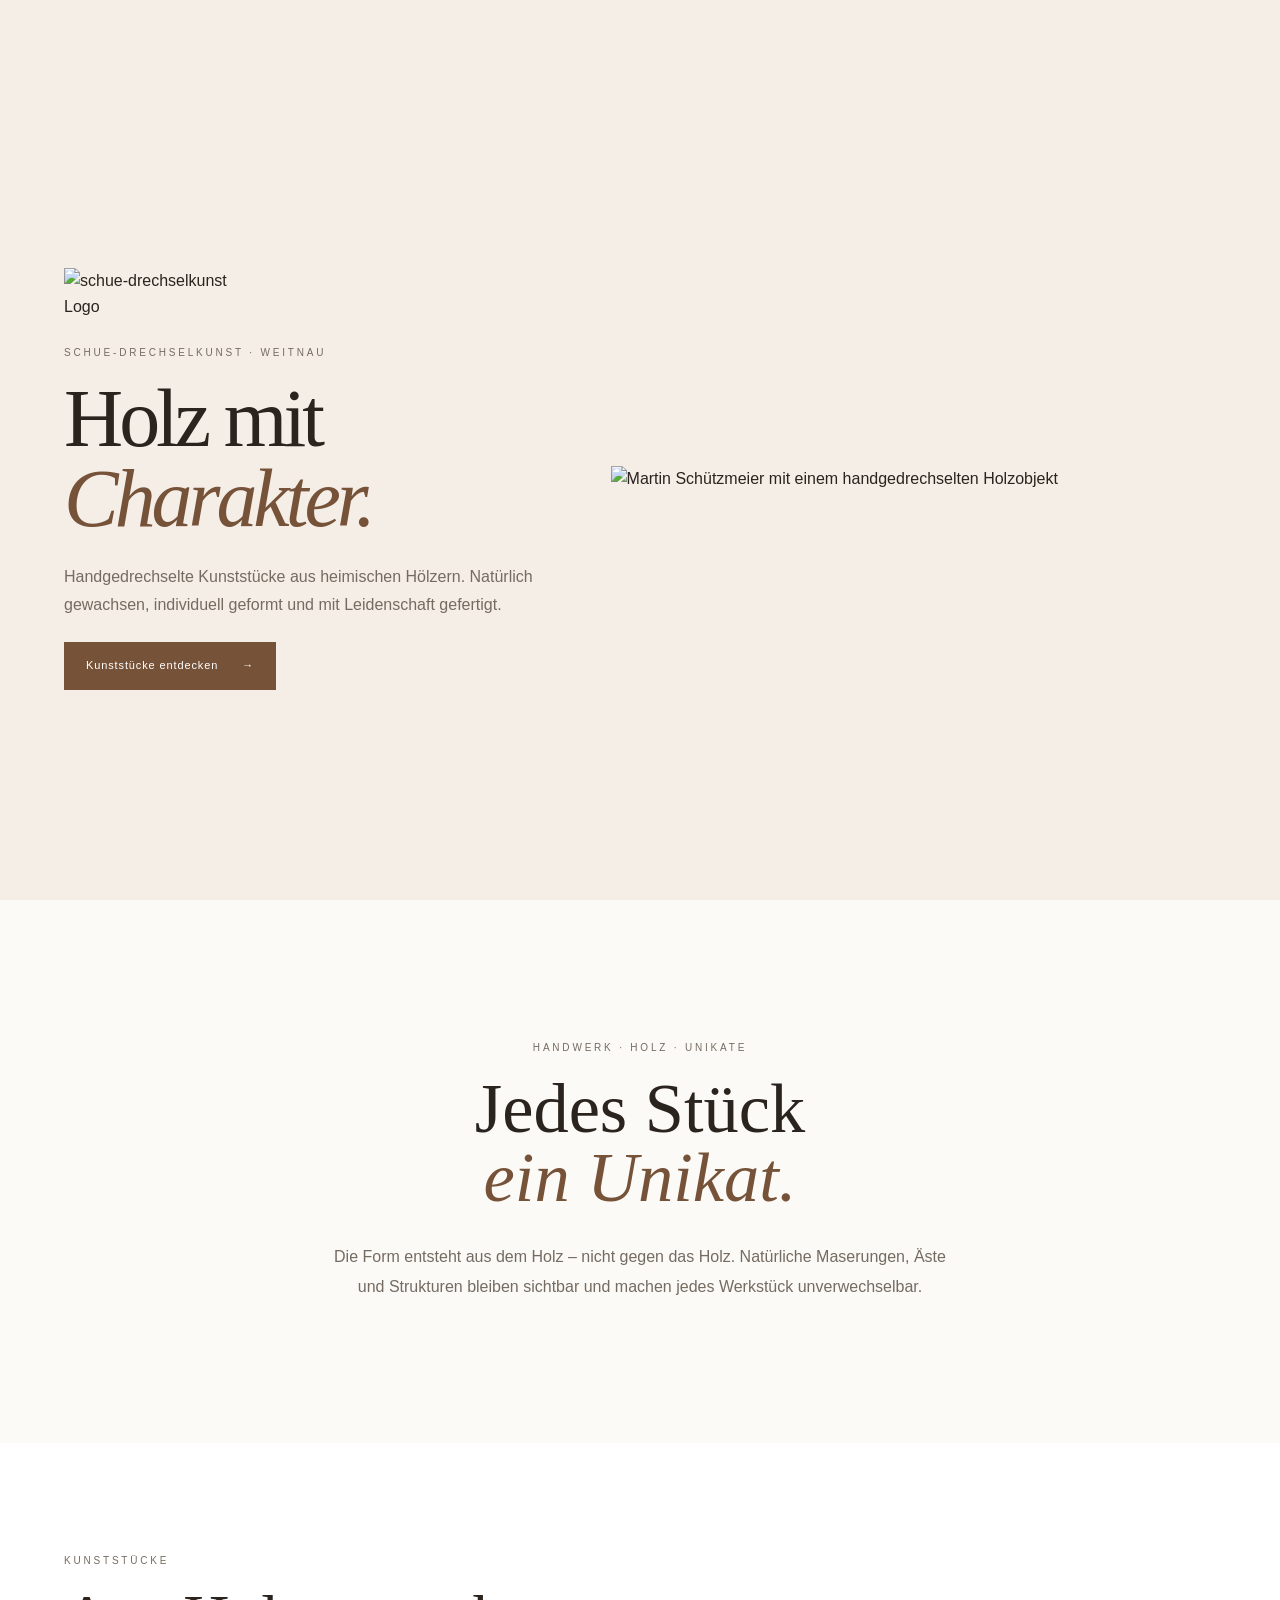
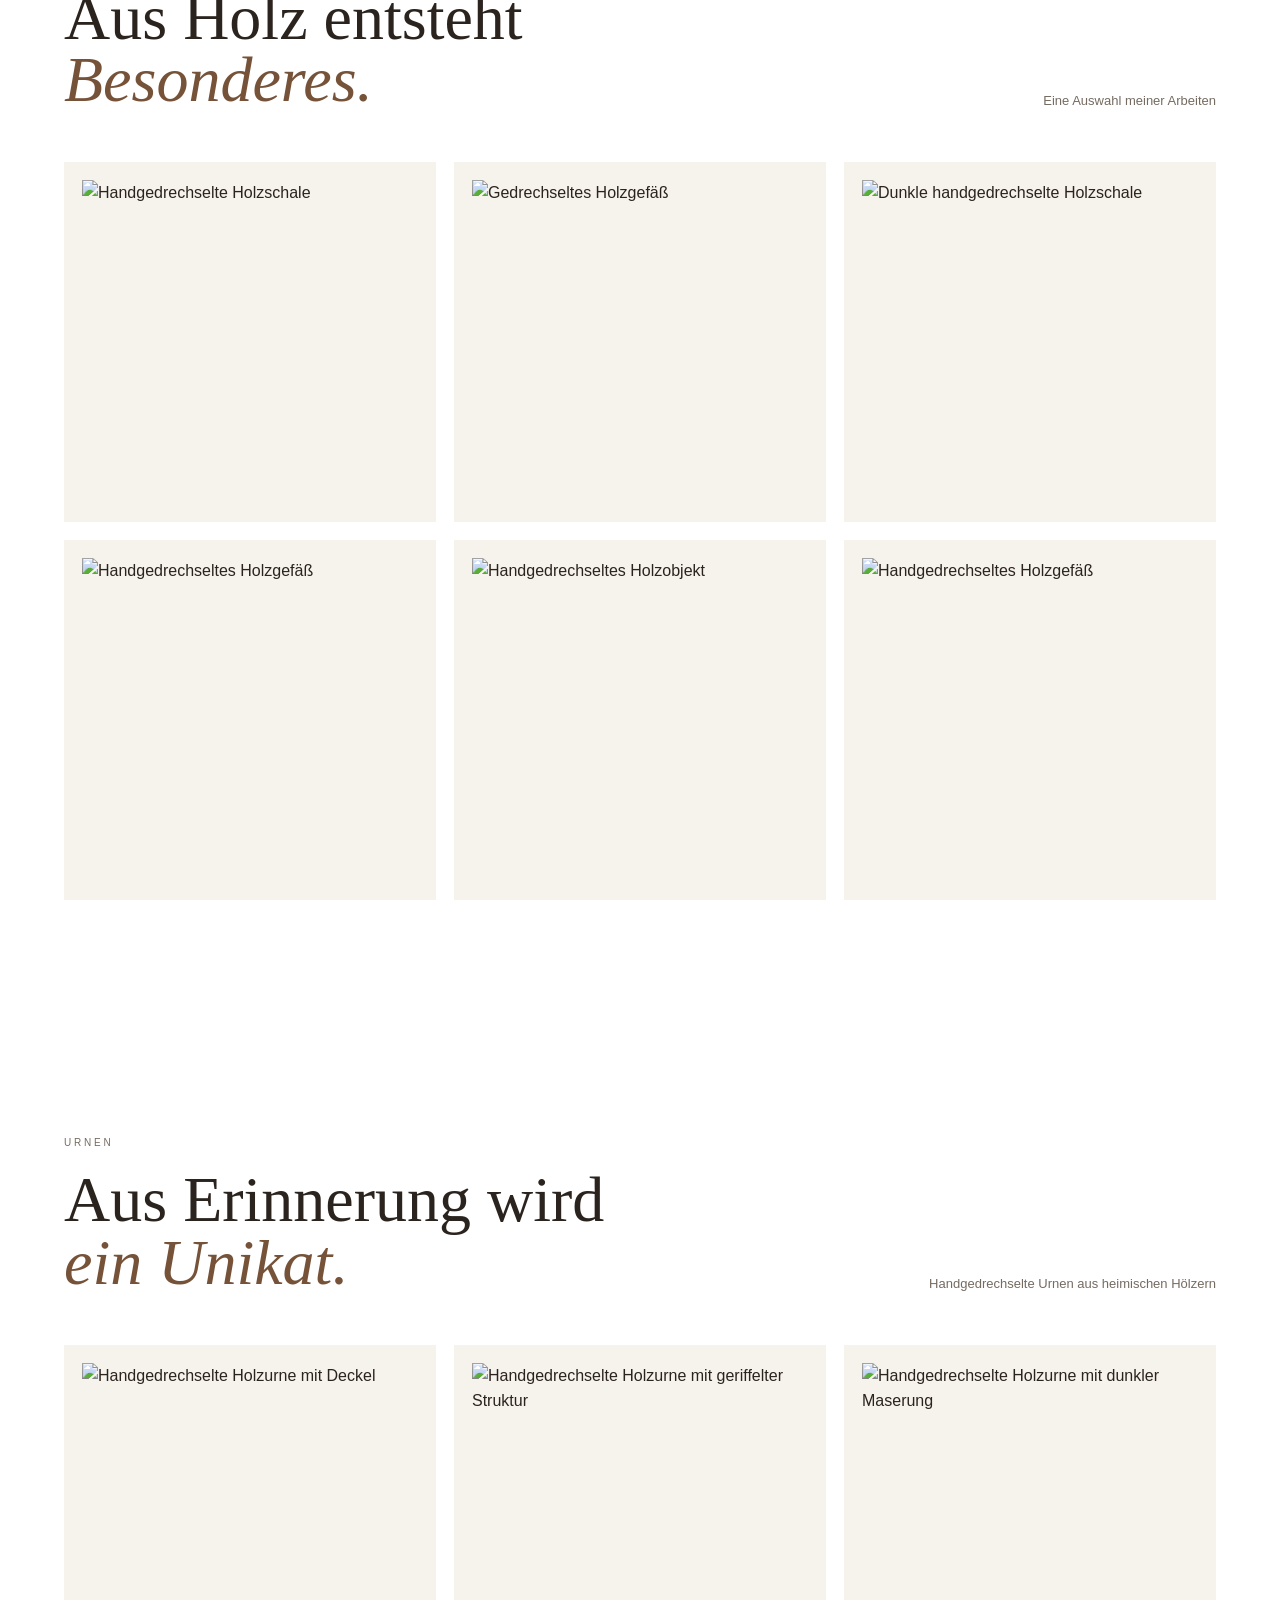
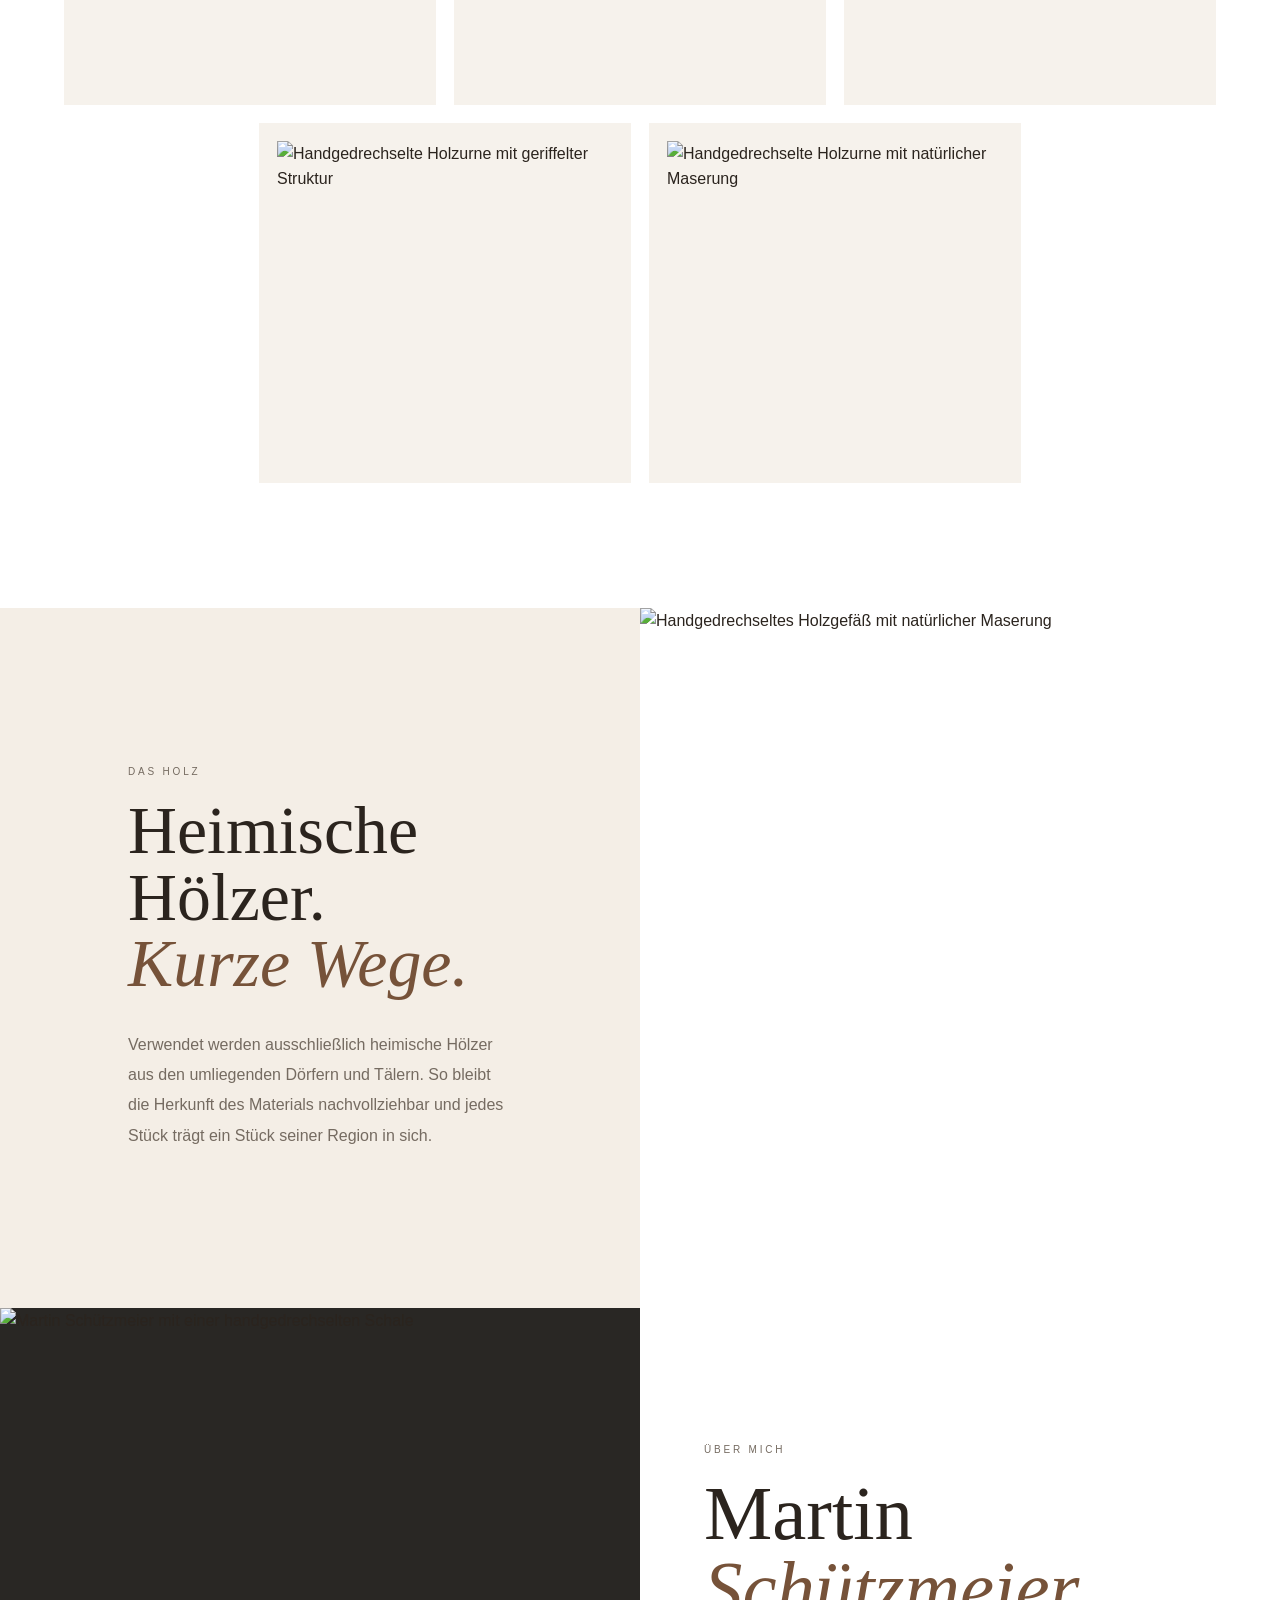
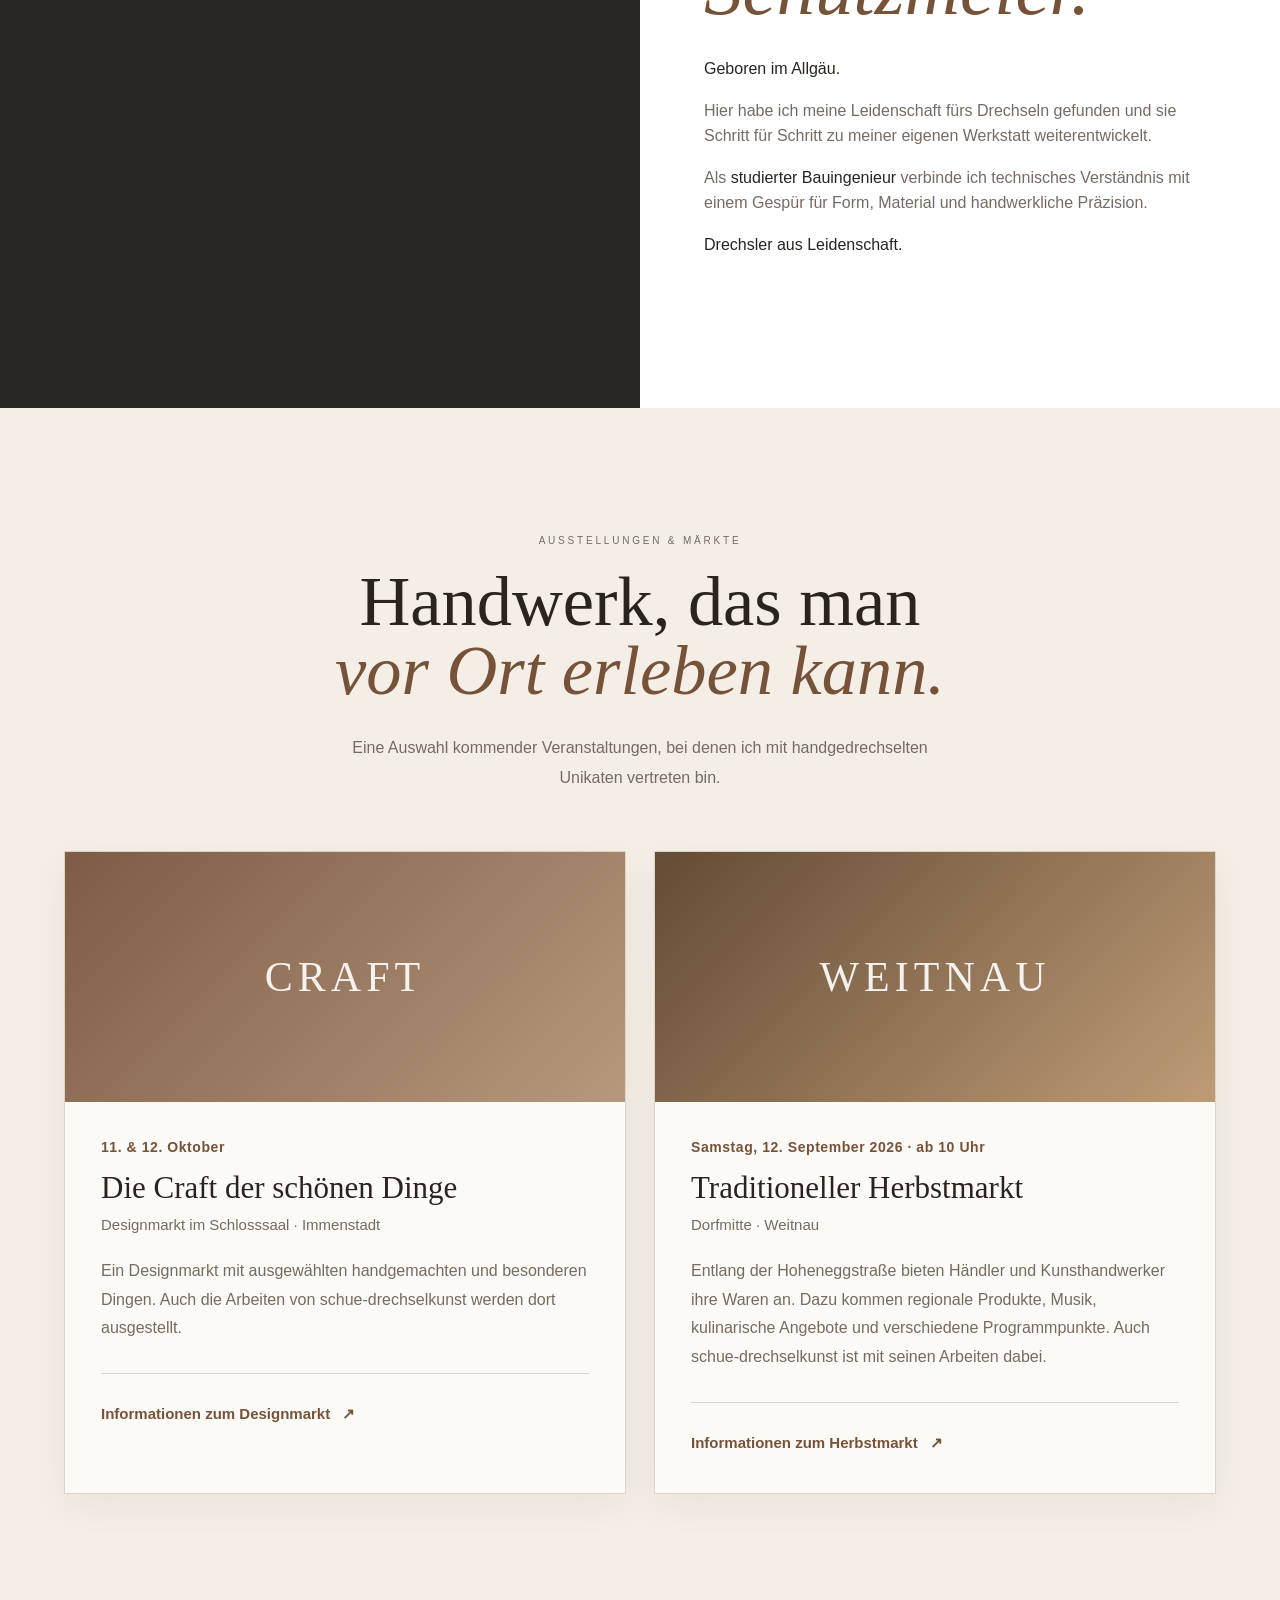
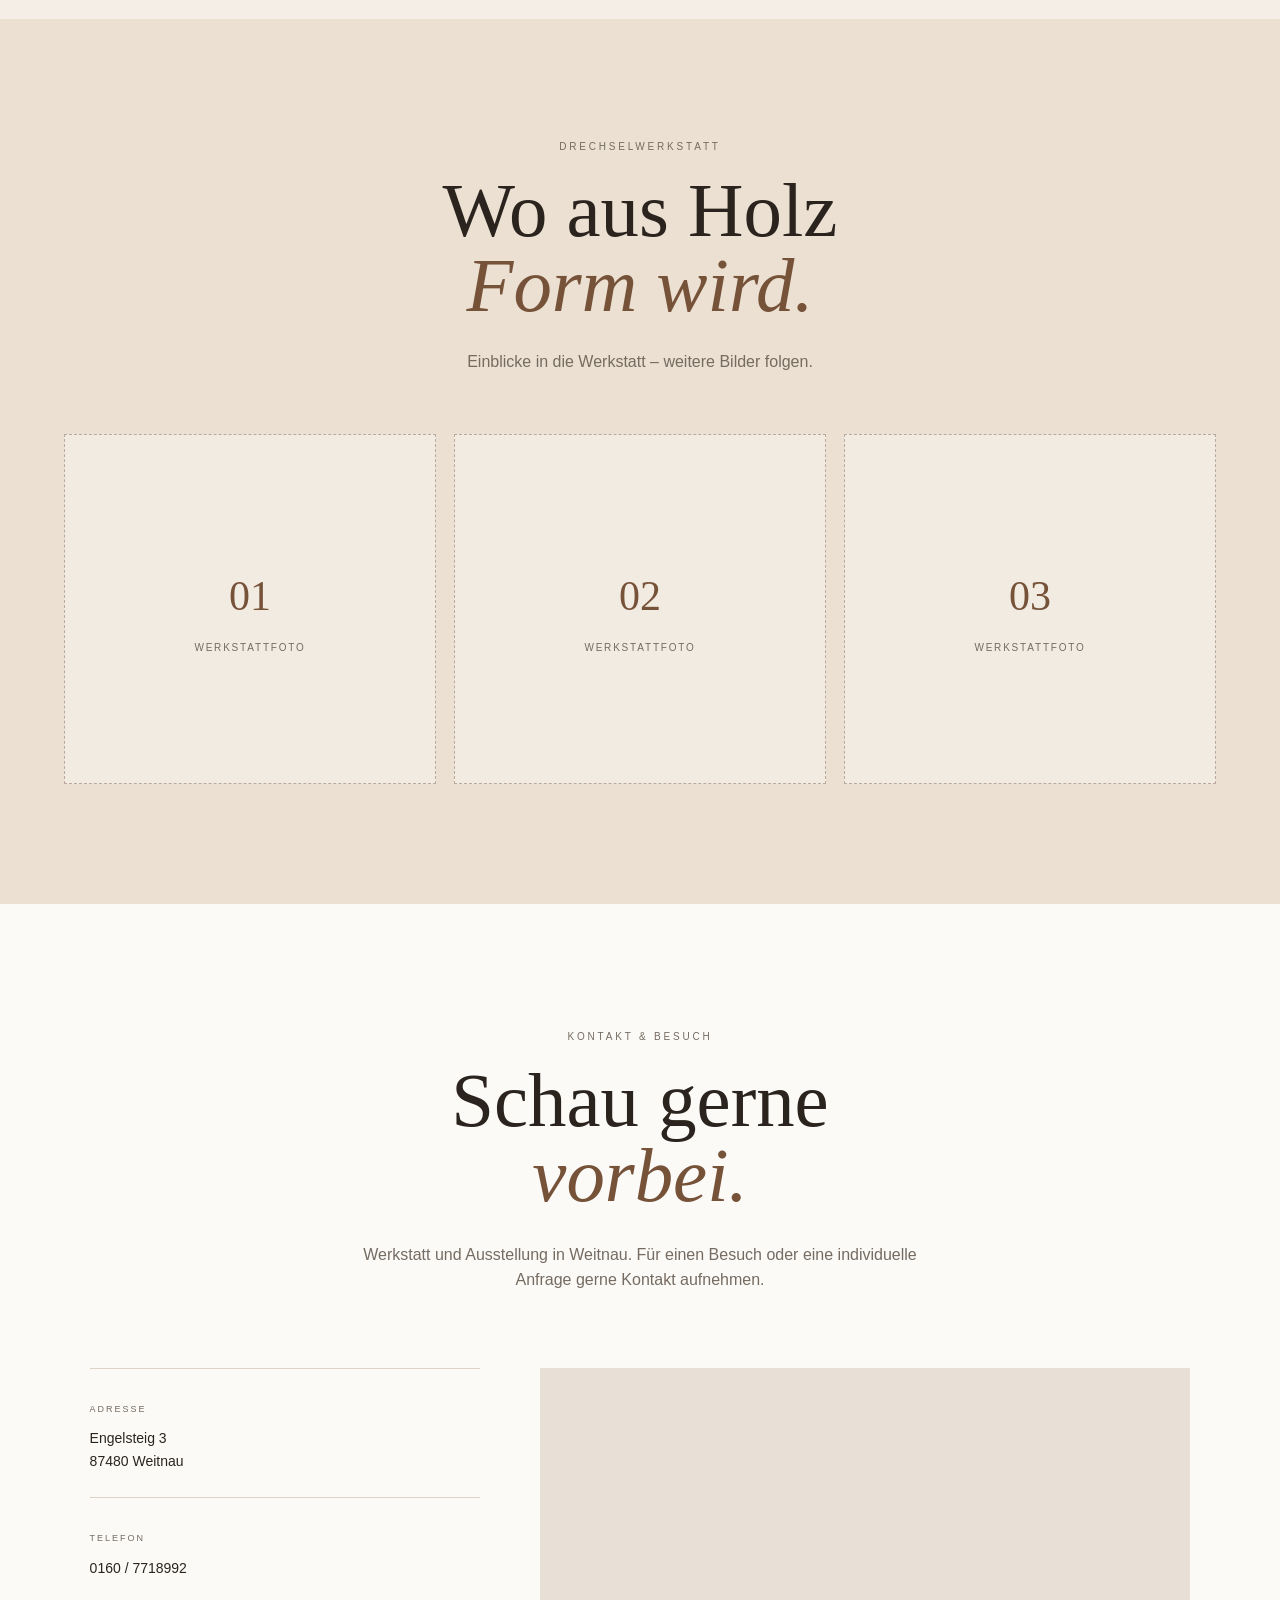
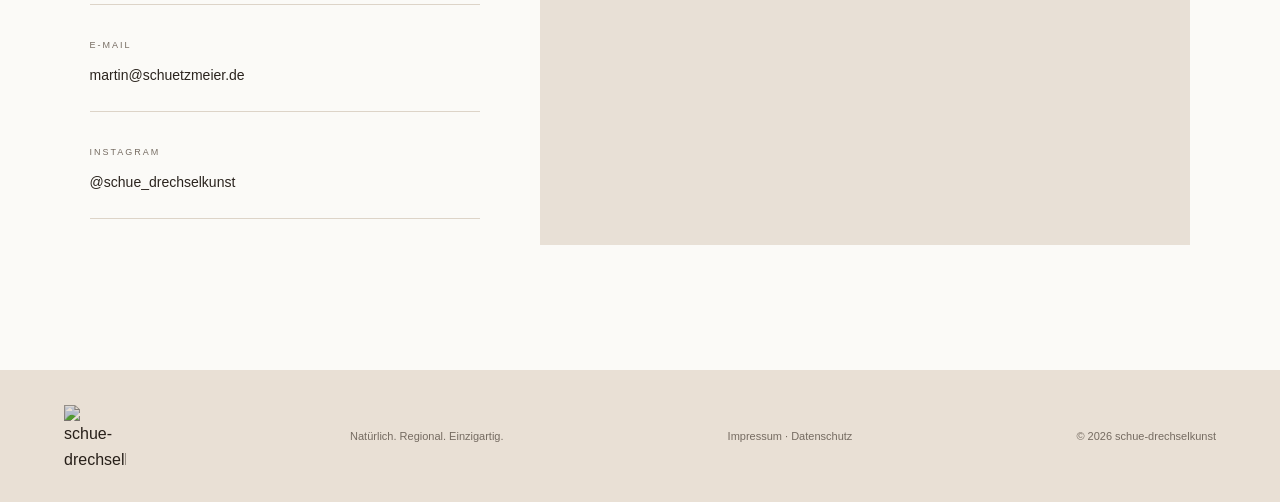
==== index.html @ da82473e "Add files via upload" ====
<!DOCTYPE html>
<html lang="de">
<head>
  <meta charset="UTF-8">
  <meta name="viewport" content="width=device-width, initial-scale=1.0">
  <meta name="description" content="schue-drechselkunst – handgedrechselte Unikate aus heimischen Hölzern in Weitnau.">
  <title>schue-drechselkunst</title>
  <link rel="stylesheet" href="style.css">
</head>

<body>

<header class="site-header">
  <nav>
    <a href="#start">Startseite</a>
    <a href="#arbeiten">Kunststücke</a>
    <a href="#urnen">Urnen</a>
    <a href="#hoelzer">Hölzer</a>
    <a href="#ueber-mich">Über mich</a>
    <a href="#werkstatt">Drechselwerkstatt</a>
    <a href="#maerkte">Märkte</a>
    <a href="#kontakt">Kontakt</a>
  </nav>

  <a class="nav-button" href="#kontakt">Besuchen</a>
</header>


<main>

  <!-- HERO -->
  <section class="hero" id="start">

    <div class="hero-copy">
      <div class="hero-logo">
        <img src="images/logo.png" alt="schue-drechselkunst Logo">
      </div>

      <p class="eyebrow">schue-drechselkunst · Weitnau</p>

      <h1>
        Holz mit<br>
        <em>Charakter.</em>
      </h1>

      <p class="hero-text">
        Handgedrechselte Kunststücke aus heimischen Hölzern.
        Natürlich gewachsen, individuell geformt und mit Leidenschaft gefertigt.
      </p>

      <a class="button" href="#arbeiten">
        Kunststücke entdecken <span>→</span>
      </a>
    </div>

    <!-- Dunkelblaues Hemd: werk-2.jpeg -->
    <div class="hero-art">
      <img src="images/werk-2.jpeg"
           alt="Martin Schützmeier mit einem handgedrechselten Holzobjekt">
    </div>

  </section>


  <!-- INTRO -->
  <section class="intro">

    <p class="eyebrow">Handwerk · Holz · Unikate</p>

    <h2>
      Jedes Stück<br>
      <em>ein Unikat.</em>
    </h2>

    <p>
      Die Form entsteht aus dem Holz – nicht gegen das Holz.
      Natürliche Maserungen, Äste und Strukturen bleiben sichtbar
      und machen jedes Werkstück unverwechselbar.
    </p>

  </section>


  <!-- KUNSTSTÜCKE -->
  <section class="works" id="arbeiten">

    <div class="section-title">
      <div>
        <p class="eyebrow">Kunststücke</p>
        <h2>
          Aus Holz entsteht<br>
          <em>Besonderes.</em>
        </h2>
      </div>

      <p class="section-note">Eine Auswahl meiner Arbeiten</p>
    </div>


    <div class="art-grid">

      <article class="art-card">
        <img src="images/werk-4.jpeg" alt="Handgedrechselte Holzschale">
      </article>

      <article class="art-card">
        <img src="images/werk-5.jpeg" alt="Gedrechseltes Holzgefäß">
      </article>

      <article class="art-card">
        <img src="images/werk-6.jpeg" alt="Dunkle handgedrechselte Holzschale">
      </article>

      <article class="art-card">
        <img src="images/werk-7.jpeg" alt="Handgedrechseltes Holzgefäß">
      </article>

      <article class="art-card">
        <img src="images/werk-8.jpeg" alt="Handgedrechseltes Holzobjekt">
      </article>

      <article class="art-card">
        <img src="images/werk-9.jpeg" alt="Handgedrechseltes Holzgefäß">
      </article>

    </div>

  </section>


  <!-- URNEN -->
  <section class="works" id="urnen">

    <div class="section-title">
      <div>
        <p class="eyebrow">Urnen</p>
        <h2>
          Aus Erinnerung wird<br>
          <em>ein Unikat.</em>
        </h2>
      </div>

      <p class="section-note">Handgedrechselte Urnen aus heimischen Hölzern</p>
    </div>


    <div class="art-grid urn-grid">

      <article class="art-card urn-card">
        <img src="images/ChatGPT Image 15. Sept. 2026, 19_29_52.png" alt="Handgedrechselte Holzurne mit Deckel">
      </article>

      <article class="art-card urn-card">
        <img src="images/ChatGPT Image 15. Sept. 2026, 19_28_31.png" alt="Handgedrechselte Holzurne mit geriffelter Struktur">
      </article>

      <article class="art-card urn-card">
        <img src="images/urne-3.png" alt="Handgedrechselte Holzurne mit dunkler Maserung">
      </article>

      <article class="art-card urn-card">
        <img src="images/urne-4.png" alt="Handgedrechselte Holzurne mit geriffelter Struktur">
      </article>

      <article class="art-card urn-card">
        <img src="images/urne-5.png" alt="Handgedrechselte Holzurne mit natürlicher Maserung">
      </article>

    </div>

  </section>


  <!-- HÖLZER -->
  <section class="wood-section" id="hoelzer">

    <div class="wood-copy">
      <p class="eyebrow">Das Holz</p>

      <h2>
        Heimische Hölzer.<br>
        <em>Kurze Wege.</em>
      </h2>

      <p>
        Verwendet werden ausschließlich heimische Hölzer aus den
        umliegenden Dörfern und Tälern. So bleibt die Herkunft des
        Materials nachvollziehbar und jedes Stück trägt ein Stück
        seiner Region in sich.
      </p>
    </div>

    <div class="wood-art">
      <img src="images/werk-5.jpeg"
           alt="Handgedrechseltes Holzgefäß mit natürlicher Maserung">
    </div>

  </section>


  <!-- ÜBER MICH -->
  <section class="about" id="ueber-mich">

    <div class="about-photo">
      <img src="images/werk-3.jpeg"
           alt="Martin Schützmeier mit einer handgedrechselten Schale">
    </div>

    <div class="about-copy">
      <p class="eyebrow">Über mich</p>

      <h2>
        Martin<br>
        <em>Schützmeier.</em>
      </h2>

      <div class="about-text">
        <p><strong>Geboren im Allgäu.</strong></p>

        <p>
          Hier habe ich meine Leidenschaft fürs Drechseln gefunden
          und sie Schritt für Schritt zu meiner eigenen Werkstatt
          weiterentwickelt.
        </p>

        <p>
          Als <strong>studierter Bauingenieur</strong> verbinde ich
          technisches Verständnis mit einem Gespür für Form,
          Material und handwerkliche Präzision.
        </p>

        <p><strong>Drechsler aus Leidenschaft.</strong></p>
      </div>
    </div>

  </section>



  <!-- MÄRKTE -->
  <section class="markets" id="maerkte">

    <div class="markets-heading">
      <p class="eyebrow">Ausstellungen &amp; Märkte</p>
      <h2>
        Handwerk, das man<br>
        <em>vor Ort erleben kann.</em>
      </h2>
      <p>
        Eine Auswahl kommender Veranstaltungen, bei denen ich
        mit handgedrechselten Unikaten vertreten bin.
      </p>
    </div>

    <div class="market-grid">

      <article class="market-card">
        <div class="market-card-image market-image-craft">
          <span>CRAFT</span>
        </div>
        <div class="market-card-content">
          <p class="market-date">11. &amp; 12. Oktober</p>
          <h3>Die Craft der schönen Dinge</h3>
          <p class="market-location">Designmarkt im Schlosssaal · Immenstadt</p>
          <p>
            Ein Designmarkt mit ausgewählten handgemachten und
            besonderen Dingen. Auch die Arbeiten von
            schue-drechselkunst werden dort ausgestellt.
          </p>
          <a class="market-link"
             href="https://giggle.tips/de/experience/becd4a8a-f586-4223-9c9e-c6fd0e15818d/die-craft-der-schoenen-dinge---designmarkt-im-schlosssaal"
             target="_blank" rel="noopener">
            Informationen zum Designmarkt <span>↗</span>
          </a>
        </div>
      </article>

      <article class="market-card">
        <div class="market-card-image market-image-autumn">
          <span>WEITNAU</span>
        </div>
        <div class="market-card-content">
          <p class="market-date">Samstag, 12. September 2026 · ab 10 Uhr</p>
          <h3>Traditioneller Herbstmarkt</h3>
          <p class="market-location">Dorfmitte · Weitnau</p>
          <p>
            Entlang der Hoheneggstraße bieten Händler und Kunsthandwerker
            ihre Waren an. Dazu kommen regionale Produkte, Musik,
            kulinarische Angebote und verschiedene Programmpunkte.
            Auch schue-drechselkunst ist mit seinen Arbeiten dabei.
          </p>
          <a class="market-link"
             href="https://www.weitnau.de/news/aktuelles/2026/09/traditioneller-herbstmarkt-in-weitnau"
             target="_blank" rel="noopener">
            Informationen zum Herbstmarkt <span>↗</span>
          </a>
        </div>
      </article>

    </div>

  </section>

  <!-- DRECHSELWERKSTATT -->
  <section class="workshop" id="werkstatt">

    <div class="workshop-heading">
      <p class="eyebrow">Drechselwerkstatt</p>

      <h2>
        Wo aus Holz<br>
        <em>Form wird.</em>
      </h2>

      <p>
        Einblicke in die Werkstatt – weitere Bilder folgen.
      </p>
    </div>

    <div class="workshop-grid">

      <div class="workshop-placeholder">
        <span>01</span>
        <p>Werkstattfoto</p>
      </div>

      <div class="workshop-placeholder">
        <span>02</span>
        <p>Werkstattfoto</p>
      </div>

      <div class="workshop-placeholder">
        <span>03</span>
        <p>Werkstattfoto</p>
      </div>

    </div>

  </section>


  <!-- KONTAKT -->
  <section class="contact" id="kontakt">

    <div class="contact-heading">
      <p class="eyebrow">Kontakt & Besuch</p>

      <h2>
        Schau gerne<br>
        <em>vorbei.</em>
      </h2>

      <p>
        Werkstatt und Ausstellung in Weitnau.
        Für einen Besuch oder eine individuelle Anfrage
        gerne Kontakt aufnehmen.
      </p>
    </div>


    <div class="contact-layout">

      <div class="contact-details">

        <div class="detail">
          <span>Adresse</span>
          <p>
            Engelsteig 3<br>
            87480 Weitnau
          </p>
        </div>

        <div class="detail">
          <span>Telefon</span>
          <p>
            <a href="tel:+491607718992">0160 / 7718992</a>
          </p>
        </div>

        <div class="detail">
          <span>E-Mail</span>
          <p>
            <a href="mailto:martin@schuetzmeier.de">
              martin@schuetzmeier.de
            </a>
          </p>
        </div>

        <div class="detail">
          <span>Instagram</span>
          <p>
            <a href="https://www.instagram.com/schue_drechselkunst/"
               target="_blank" rel="noopener">
              @schue_drechselkunst
            </a>
          </p>
        </div>

      </div>


      <!-- Google Maps bleibt unverändert erhalten -->
      <div class="map">
        <iframe
          src="https://www.google.com/maps?q=Engelsteig%203%2C%2087480%20Weitnau&output=embed"
          loading="lazy"
          title="Google Maps – schue-drechselkunst"
          referrerpolicy="no-referrer-when-downgrade">
        </iframe>
      </div>

    </div>

  </section>

</main>


<footer>

  <a href="#start" class="footer-logo">
    <img src="images/logo.png" alt="schue-drechselkunst Logo">
  </a>

  <p>Natürlich. Regional. Einzigartig.</p>

  <p>
    <a href="impressum.html">Impressum</a> ·
    <a href="datenschutz.html">Datenschutz</a>
  </p>

  <p>© 2026 schue-drechselkunst</p>

</footer>


<script src="script.js"></script>

</body>
</html>
---- style.css ----
:root {
  --cream: #f4eee6;
  --cream-dark: #ebe0d1;
  --paper: #fbfaf7;
  --white: #ffffff;
  --ink: #2b241e;
  --muted: #756b61;
  --wood: #765239;
  --wood-light: #a27d5b;
  --line: #ddd4c8;
  --serif: Georgia, "Times New Roman", serif;
  --sans: Arial, Helvetica, sans-serif;
}

* {
  box-sizing: border-box;
  margin: 0;
  padding: 0;
}

html {
  scroll-behavior: smooth;
}

body {
  background: var(--paper);
  color: var(--ink);
  font-family: var(--sans);
  line-height: 1.6;
}

img {
  display: block;
  max-width: 100%;
}

a {
  color: inherit;
  text-decoration: none;
}

/* HEADER */

.site-header {
  position: absolute;
  z-index: 50;
  top: 0;
  left: 0;
  width: 100%;
  padding: 22px 5vw;
  display: flex;
  align-items: center;
  justify-content: space-between;
}

/*
  Das Original-Logo wird direkt verwendet.
  mix-blend-mode: multiply blendet den weißen Hintergrund
  auf der hellen Seite optisch aus.
*/
.brand img,
.footer-logo img {
  width: 62px;
  height: 62px;
  object-fit: contain;
  mix-blend-mode: multiply;
}

.site-header nav {
  display: flex;
  gap: 30px;
}

.site-header nav a {
  font-size: 12px;
  transition: color .25s ease;
}

.site-header nav a:hover {
  color: var(--wood);
}

.nav-button {
  padding: 10px 18px;
  border: 1px solid var(--ink);
  font-size: 11px;
}

/* TYPOGRAFIE */

.eyebrow {
  margin-bottom: 18px;
  color: var(--muted);
  font-size: 10px;
  letter-spacing: .28em;
  text-transform: uppercase;
}

h1,
h2 {
  font-family: var(--serif);
  font-weight: 400;
  line-height: .98;
}

h1 em,
h2 em {
  color: var(--wood);
  font-style: italic;
}

.button {
  display: inline-flex;
  align-items: center;
  gap: 24px;
  padding: 15px 22px;
  background: var(--wood);
  color: white;
  font-size: 11px;
  letter-spacing: .08em;
  transition: .25s ease;
}

.button:hover {
  background: var(--wood-light);
  transform: translateY(-2px);
}

/* HERO */

.hero {
  min-height: 100vh;
  padding: 120px 5vw 60px;
  display: grid;
  grid-template-columns: .85fr 1.15fr;
  gap: 5vw;
  align-items: center;
  background: var(--cream);
}

.hero-copy {
  max-width: 650px;
}

.hero h1 {
  font-size: clamp(65px, 7vw, 110px);
  letter-spacing: -5px;
}

.hero-text {
  max-width: 510px;
  margin: 30px 0;
  color: var(--muted);
  font-size: 17px;
  line-height: 1.85;
}

.hero-art {
  height: 76vh;
  min-height: 560px;
  display: flex;
  align-items: center;
  justify-content: center;
  overflow: hidden;
}

/* Vollständiges Bild – kein Cropping */
.hero-art img {
  width: 100%;
  height: 100%;
  object-fit: contain;
}

/* INTRO */

.intro {
  padding: 140px 10%;
  text-align: center;
}

.intro h2 {
  font-size: clamp(50px, 5.5vw, 82px);
}

.intro > p:last-child {
  max-width: 640px;
  margin: 30px auto 0;
  color: var(--muted);
  line-height: 1.9;
}

/* KUNSTSTÜCKE */

.works {
  padding: 110px 5vw 125px;
  background: var(--white);
}

.section-title {
  display: flex;
  justify-content: space-between;
  align-items: end;
  margin-bottom: 50px;
}

.section-title h2 {
  font-size: clamp(50px, 5vw, 76px);
}

.section-note {
  color: var(--muted);
  font-size: 13px;
}

.art-grid {
  display: grid;
  grid-template-columns: repeat(3, 1fr);
  gap: 18px;
}

.art-card {
  height: 360px;
  margin: 0;
  padding: 18px;
  background: #f6f2ec;
  display: flex;
  align-items: center;
  justify-content: center;
  overflow: hidden;
}

/* Kunstwerke vollständig darstellen */
.art-card img {
  width: 100%;
  height: 100%;
  object-fit: contain;
  transition: transform .5s ease;
}

.art-card:hover img {
  transform: scale(1.025);
}

/* URNEN */

/* Fünf Urnen werden in der letzten Reihe mittig angeordnet,
   ohne die Kartengröße zu verändern. */
@media (min-width: 901px) {
  .urn-grid {
    grid-template-columns: repeat(6, minmax(0, 1fr));
  }

  .urn-grid .urn-card {
    grid-column: span 2;
  }

  .urn-grid .urn-card:nth-last-child(2) {
    grid-column: 2 / span 2;
  }

  .urn-grid .urn-card:last-child {
    grid-column: 4 / span 2;
  }
}

@media (min-width: 561px) and (max-width: 900px) {
  .urn-grid .urn-card:last-child {
    grid-column: 1 / -1;
    width: calc((100% - 18px) / 2);
    justify-self: center;
  }
}

/* HÖLZER */

.wood-section {
  min-height: 700px;
  display: grid;
  grid-template-columns: 1fr 1fr;
  background: var(--cream);
}

.wood-copy {
  padding: 100px 10vw;
  display: flex;
  flex-direction: column;
  justify-content: center;
}

.wood-copy h2 {
  font-size: clamp(52px, 5.3vw, 82px);
}

.wood-copy > p:last-child {
  max-width: 520px;
  margin-top: 32px;
  color: var(--muted);
  line-height: 1.9;
}

.wood-art {
  min-height: 600px;
  background: white;
  display: flex;
  align-items: center;
  justify-content: center;
  overflow: hidden;
}

.wood-art img {
  width: 100%;
  height: 100%;
  object-fit: contain;
}

/* ÜBER MICH */

.about {
  display: grid;
  grid-template-columns: 1fr 1fr;
  background: var(--white);
}

.about-photo {
  min-height: 700px;
  background: #292724;
  display: flex;
  align-items: center;
  justify-content: center;
  overflow: hidden;
}

.about-photo img {
  width: 100%;
  height: 100%;
  object-fit: contain;
}

.about-copy {
  padding: 100px 10%;
  display: flex;
  flex-direction: column;
  justify-content: center;
}

.about-copy h2 {
  font-size: clamp(60px, 6vw, 92px);
}

.about-text {
  max-width: 520px;
  margin-top: 30px;
  color: var(--muted);
}

.about-text p {
  margin-bottom: 16px;
}

.about-text strong {
  color: var(--ink);
  font-weight: 500;
}

/* WERKSTATT */

.workshop {
  padding: 120px 5vw;
  background: var(--cream-dark);
}

.workshop-heading {
  max-width: 760px;
  margin: auto auto 60px;
  text-align: center;
}

.workshop-heading h2 {
  font-size: clamp(55px, 6vw, 88px);
}

.workshop-heading > p:last-child {
  margin-top: 25px;
  color: var(--muted);
}

.workshop-grid {
  max-width: 1200px;
  margin: auto;
  display: grid;
  grid-template-columns: repeat(3, 1fr);
  gap: 18px;
}

.workshop-placeholder {
  height: 350px;
  border: 1px dashed #b9aa9b;
  background: rgba(255,255,255,.35);
  display: flex;
  flex-direction: column;
  align-items: center;
  justify-content: center;
  color: var(--muted);
}

.workshop-placeholder span {
  font-family: var(--serif);
  font-size: 42px;
  color: var(--wood);
}

.workshop-placeholder p {
  margin-top: 10px;
  font-size: 10px;
  letter-spacing: .18em;
  text-transform: uppercase;
}

/* KONTAKT */

.contact {
  padding: 125px 7vw;
  background: var(--paper);
}

.contact-heading {
  max-width: 720px;
  margin: auto;
  text-align: center;
}

.contact-heading h2 {
  font-size: clamp(55px, 6vw, 88px);
}

.contact-heading > p:last-child {
  max-width: 600px;
  margin: 28px auto 0;
  color: var(--muted);
}

.contact-layout {
  max-width: 1200px;
  margin: 75px auto 0;
  display: grid;
  grid-template-columns: .75fr 1.25fr;
  gap: 60px;
  align-items: stretch;
}

.contact-details {
  border-top: 1px solid var(--line);
}

.detail {
  padding: 25px 0;
  border-bottom: 1px solid var(--line);
}

.detail span {
  color: var(--muted);
  font-size: 9px;
  letter-spacing: .22em;
  text-transform: uppercase;
}

.detail p {
  margin-top: 8px;
  font-size: 14px;
}

.detail a:hover {
  color: var(--wood);
}

.map {
  min-height: 470px;
  overflow: hidden;
  background: #e8e0d6;
}

.map iframe {
  width: 100%;
  height: 100%;
  min-height: 470px;
  border: 0;
}

/* FOOTER */

footer {
  padding: 35px 5vw;
  background: #e9e0d5;
  display: flex;
  align-items: center;
  justify-content: space-between;
}

footer p {
  color: var(--muted);
  font-size: 11px;
}

/* RESPONSIVE */

@media (max-width: 900px) {

  .site-header nav,
  .nav-button {
    display: none;
  }

  .hero {
    grid-template-columns: 1fr;
    padding: 115px 7vw 55px;
  }

  .hero-art {
    height: 55vh;
    min-height: 420px;
  }

  .section-title {
    display: block;
  }

  .section-note {
    margin-top: 15px;
  }

  .art-grid {
    grid-template-columns: 1fr 1fr;
  }

  .wood-section,
  .about {
    grid-template-columns: 1fr;
  }

  .wood-art {
    min-height: 480px;
  }

  .about-photo {
    min-height: 540px;
  }

  .workshop-grid {
    grid-template-columns: 1fr 1fr;
  }

  .contact-layout {
    grid-template-columns: 1fr;
  }
}

@media (max-width: 560px) {

  .site-header {
    padding: 18px 20px;
  }

  .brand img {
    width: 50px;
    height: 50px;
  }

  .hero h1 {
    font-size: 58px;
  }

  .hero-art {
    min-height: 350px;
  }

  .intro,
  .works,
  .contact,
  .workshop {
    padding-top: 85px;
    padding-bottom: 85px;
  }

  .art-grid,
  .workshop-grid {
    grid-template-columns: 1fr;
  }

  .art-card {
    height: 330px;
  }

  .wood-copy,
  .about-copy {
    padding: 75px 8vw;
  }

  .about-photo {
    min-height: 450px;
  }

  .contact-layout {
    margin-top: 50px;
  }

  footer {
    flex-direction: column;
    gap: 18px;
    text-align: center;
  }
}




/* v7 – größere Darstellung ohne Bild-Cropping */

/* Original-Logo größer */
.brand img {
  width: 88px;
  height: 88px;
}

/* Hero-Bild: Seitenverhältnis des Originals bleibt erhalten */
.hero-art {
  height: auto;
  min-height: 0;
  overflow: visible;
}

.hero-art img {
  width: 100%;
  height: auto;
  object-fit: contain;
}

/* Märkte – eigenständiger, symmetrischer Bereich */
.markets {
  padding: 125px 5vw;
  background: var(--cream);
}

.markets-heading {
  max-width: 760px;
  margin: 0 auto 58px;
  text-align: center;
}

.markets-heading h2 {
  font-size: clamp(52px, 5.5vw, 82px);
}

.markets-heading > p:last-child {
  max-width: 620px;
  margin: 28px auto 0;
  color: var(--muted);
  line-height: 1.9;
}

.market-grid {
  max-width: 1180px;
  margin: 0 auto;
  display: grid;
  grid-template-columns: repeat(2, minmax(0, 1fr));
  gap: 28px;
  align-items: stretch;
}

.market-card {
  background: var(--paper);
  border: 1px solid var(--line);
  display: flex;
  flex-direction: column;
  min-height: 100%;
  box-shadow: 0 12px 35px rgba(70, 48, 31, .05);
}

.market-card-image {
  height: 250px;
  display: flex;
  align-items: center;
  justify-content: center;
  overflow: hidden;
  position: relative;
}

.market-image-craft {
  background:
    linear-gradient(135deg, rgba(118,82,57,.94), rgba(162,125,91,.78));
}

.market-image-autumn {
  background:
    linear-gradient(135deg, rgba(94,68,45,.96), rgba(170,126,78,.76));
}

.market-card-image span {
  color: rgba(255,255,255,.9);
  font-family: var(--serif);
  font-size: 42px;
  letter-spacing: .12em;
  text-transform: uppercase;
}

.market-card-content {
  padding: 34px 36px 38px;
  display: flex;
  flex-direction: column;
  flex: 1;
}

.market-date {
  color: var(--wood);
  font-size: 14px;
  font-weight: 700;
  letter-spacing: .04em;
  margin-bottom: 12px;
}

.market-card h3 {
  font-family: var(--serif);
  font-size: 31px;
  font-weight: 400;
  line-height: 1.1;
  margin-bottom: 8px;
}

.market-location {
  color: var(--muted);
  font-size: 15px;
  margin-bottom: 20px;
}

.market-card-content > p:not(.market-date):not(.market-location) {
  color: var(--muted);
  font-size: 16px;
  line-height: 1.8;
}

.market-link {
  margin-top: auto;
  padding-top: 28px;
  color: var(--wood);
  font-size: 15px;
  font-weight: 700;
  border-top: 1px solid var(--line);
  margin-top: 30px;
}

.market-link span {
  margin-left: 8px;
}

@media (max-width: 900px) {
  .brand img {
    width: 76px;
    height: 76px;
  }

  .hero-art {
    height: auto;
    min-height: 0;
  }

  .hero-art img {
    height: auto;
  }

  .market-grid {
    grid-template-columns: 1fr;
  }
}

@media (max-width: 560px) {
  .brand img {
    width: 64px;
    height: 64px;
  }

  .markets {
    padding: 85px 7vw;
  }

  .market-card-image {
    height: 190px;
  }

  .market-card-content {
    padding: 27px 25px 30px;
  }

  .market-card h3 {
    font-size: 27px;
  }
}


/* v8 – neues Original-Logo oben links, Seitenverhältnis unverändert */
.site-header .brand {
  display: flex;
  align-items: center;
  width: 150px;
  flex: 0 0 150px;
}

.site-header .brand img {
  width: 150px !important;
  height: auto !important;
  max-height: none !important;
  object-fit: contain;
  display: block;
}

@media (max-width: 900px) {
  .site-header .brand {
    width: 115px;
    flex-basis: 115px;
  }

  .site-header .brand img {
    width: 115px !important;
    height: auto !important;
  }
}

@media (max-width: 560px) {
  .site-header .brand {
    width: 90px;
    flex-basis: 90px;
  }

  .site-header .brand img {
    width: 90px !important;
    height: auto !important;
  }
}


/* v9 – Logo im Hero über der Schrift, nicht mehr in der Navigationszeile */
.site-header .brand {
  display: none !important;
}

.site-header nav {
  margin-left: auto;
}

.hero-copy {
  display: flex;
  flex-direction: column;
  align-items: flex-start;
}

.hero-logo {
  width: min(155px, 30vw);
  margin-bottom: 34px;
  display: flex;
  align-items: center;
  justify-content: center;
}

.hero-logo img {
  display: block;
  width: 100%;
  height: auto;
  object-fit: contain;
}

@media (max-width: 900px) {
  .hero-logo {
    width: 135px;
    margin-bottom: 28px;
  }
}

@media (max-width: 560px) {
  .hero-logo {
    width: 105px;
    margin-bottom: 24px;
  }
}


/* v10 – Hero sauber auf einen Bildschirm abgestimmt */

/* Navigation wirklich mittig im oberen Bereich */
.site-header {
  height: 76px;
  padding: 14px 5vw;
  justify-content: flex-end;
}

.site-header nav {
  position: absolute;
  left: 50%;
  top: 50%;
  transform: translate(-50%, -50%);
  margin: 0;
  gap: 26px;
  align-items: center;
  justify-content: center;
  white-space: nowrap;
}

.site-header nav a {
  font-size: 13px;
}

.nav-button {
  flex: 0 0 auto;
}

/* Startbereich: alles innerhalb des sichtbaren Bildschirms */
.hero {
  height: 100vh;
  min-height: 0;
  padding: 92px 5vw 34px;
  grid-template-columns: .9fr 1.1fr;
  gap: 4vw;
  align-items: center;
  overflow: hidden;
}

.hero-copy {
  max-width: 610px;
  justify-content: center;
}

/* Neues transparentes Logo: groß, aber mit sauberem Rand */
.hero-logo {
  width: 185px;
  max-width: 32vw;
  margin-bottom: 25px;
}

.hero h1 {
  font-size: clamp(60px, 6.4vw, 96px);
  letter-spacing: -4px;
}

.hero-text {
  margin: 24px 0;
  font-size: 16px;
  line-height: 1.72;
  max-width: 490px;
}

/* Bild etwas kleiner als zuvor, vollständig sichtbar */
.hero-art {
  width: 100%;
  height: auto;
  max-height: calc(100vh - 126px);
  min-height: 0;
  display: flex;
  align-items: center;
  justify-content: center;
  overflow: hidden;
}

.hero-art img {
  width: 100%;
  height: auto;
  max-height: calc(100vh - 126px);
  object-fit: contain;
}

/* Auf kleineren Bildschirmen bleibt die Navigation sauber */
@media (max-width: 1100px) {
  .site-header nav {
    gap: 18px;
  }

  .site-header nav a {
    font-size: 12px;
  }

  .nav-button {
    padding: 8px 13px;
    font-size: 10px;
  }

  .hero {
    gap: 3vw;
  }

  .hero-logo {
    width: 160px;
  }
}

@media (max-width: 900px) {
  .site-header {
    height: 70px;
    justify-content: center;
  }

  .site-header nav {
    position: static;
    transform: none;
    flex-wrap: wrap;
    gap: 12px 18px;
  }

  .nav-button {
    display: none;
  }

  .hero {
    height: auto;
    min-height: calc(100vh - 70px);
    padding: 88px 7vw 55px;
    overflow: visible;
  }

  .hero-art,
  .hero-art img {
    max-height: none;
  }

  .hero-logo {
    width: 145px;
    max-width: 42vw;
  }
}

@media (max-width: 560px) {
  .site-header nav {
    gap: 8px 12px;
  }

  .site-header nav a {
    font-size: 11px;
  }

  .hero {
    padding-top: 85px;
  }

  .hero-logo {
    width: 120px;
    margin-bottom: 20px;
  }
}


/* =========================================================
   MOBILE OPTIMIERUNG
   PC/DESKTOP BLEIBT UNVERÄNDERT
   ========================================================= */

@media (max-width: 900px) {

  /* ---------- HEADER ---------- */

  .site-header {
    position: absolute;
    top: 0;
    left: 0;
    height: auto;
    min-height: 70px;
    padding: 15px 20px;
    display: flex;
    justify-content: center;
    align-items: center;
  }

  .site-header nav {
    position: static;
    transform: none;
    width: 100%;
    display: flex;
    justify-content: center;
    flex-wrap: wrap;
    gap: 8px 16px;
    margin: 0;
  }

  .site-header nav a {
    font-size: 11px;
    white-space: nowrap;
  }

  .nav-button {
    display: none;
  }


  /* ---------- HERO ---------- */

  .hero {
    min-height: 100vh;
    height: auto;
    padding: 105px 25px 50px;
    display: flex;
    flex-direction: column;
    gap: 35px;
    align-items: center;
    text-align: center;
  }

  .hero-copy {
    width: 100%;
    max-width: 600px;
    align-items: center;
  }

  .hero-logo {
    width: 135px;
    max-width: 45vw;
    margin-bottom: 22px;
  }

  .hero h1 {
    font-size: clamp(52px, 13vw, 76px);
    letter-spacing: -3px;
  }

  .hero-text {
    max-width: 520px;
    margin: 22px auto;
    font-size: 15px;
    line-height: 1.7;
  }

  .button {
    padding: 14px 20px;
    font-size: 10px;
  }

  .hero-art {
    width: 100%;
    max-width: 600px;
    height: auto;
    min-height: 0;
    overflow: visible;
  }

  .hero-art img {
    width: 100%;
    height: auto;
    object-fit: contain;
  }


  /* ---------- INTRO ---------- */

  .intro {
    padding: 90px 25px;
  }

  .intro h2 {
    font-size: clamp(48px, 12vw, 70px);
  }

  .intro > p:last-child {
    max-width: 540px;
    margin-top: 25px;
    font-size: 15px;
    line-height: 1.8;
  }


  /* ---------- KUNSTSTÜCKE ---------- */

  .works {
    padding: 85px 20px;
  }

  .section-title {
    display: block;
    text-align: center;
    margin-bottom: 35px;
  }

  .section-title h2 {
    font-size: clamp(45px, 11vw, 68px);
  }

  .section-note {
    margin-top: 15px;
    font-size: 12px;
  }

  .art-grid {
    grid-template-columns: 1fr;
    gap: 15px;
  }

  .art-card {
    width: 100%;
    height: auto;
    min-height: 330px;
    padding: 12px;
  }

  .art-card img {
    width: 100%;
    height: auto;
    max-height: 500px;
    object-fit: contain;
  }


  /* ---------- URNEN ---------- */

  .urn-grid {
    display: grid;
    grid-template-columns: 1fr;
    gap: 15px;
  }

  .urn-grid .urn-card,
  .urn-grid .urn-card:nth-last-child(2),
  .urn-grid .urn-card:last-child {
    grid-column: auto;
    width: 100%;
    justify-self: stretch;
  }

  .urn-card {
    min-height: 380px;
  }

  .urn-card img {
    max-height: 520px;
  }


  /* ---------- HÖLZER ---------- */

  .wood-section {
    min-height: 0;
    display: flex;
    flex-direction: column;
  }

  .wood-copy {
    padding: 80px 25px;
    text-align: center;
    align-items: center;
  }

  .wood-copy h2 {
    font-size: clamp(48px, 11vw, 72px);
  }

  .wood-copy > p:last-child {
    max-width: 540px;
    margin-top: 25px;
    font-size: 15px;
    line-height: 1.8;
  }

  .wood-art {
    min-height: 400px;
    padding: 20px;
  }

  .wood-art img {
    width: 100%;
    height: auto;
    max-height: 500px;
    object-fit: contain;
  }


  /* ---------- ÜBER MICH ---------- */

  .about {
    display: flex;
    flex-direction: column;
  }

  .about-photo {
    min-height: 0;
    height: auto;
    padding: 0;
  }

  .about-photo img {
    width: 100%;
    height: auto;
    object-fit: contain;
  }

  .about-copy {
    padding: 75px 25px;
    text-align: center;
    align-items: center;
  }

  .about-copy h2 {
    font-size: clamp(55px, 13vw, 82px);
  }

  .about-text {
    max-width: 540px;
    margin-top: 25px;
    font-size: 15px;
    line-height: 1.8;
  }


  /* ---------- MÄRKTE ---------- */

  .markets {
    padding: 85px 20px;
  }

  .markets-heading {
    margin-bottom: 40px;
  }

  .markets-heading h2 {
    font-size: clamp(48px, 11vw, 72px);
  }

  .markets-heading > p:last-child {
    font-size: 15px;
    line-height: 1.8;
  }

  .market-grid {
    grid-template-columns: 1fr;
    gap: 20px;
  }

  .market-card-image {
    height: 190px;
  }

  .market-card-image span {
    font-size: 32px;
  }

  .market-card-content {
    padding: 27px 23px 30px;
  }

  .market-card h3 {
    font-size: 27px;
  }


  /* ---------- WERKSTATT ---------- */

  .workshop {
    padding: 85px 20px;
  }

  .workshop-heading {
    margin-bottom: 40px;
  }

  .workshop-heading h2 {
    font-size: clamp(48px, 11vw, 72px);
  }

  .workshop-grid {
    grid-template-columns: 1fr;
    gap: 15px;
  }

  .workshop-placeholder {
    height: 280px;
  }


  /* ---------- KONTAKT ---------- */

  .contact {
    padding: 85px 25px;
  }

  .contact-heading h2 {
    font-size: clamp(50px, 12vw, 76px);
  }

  .contact-heading > p:last-child {
    font-size: 15px;
    line-height: 1.8;
  }

  .contact-layout {
    grid-template-columns: 1fr;
    gap: 40px;
    margin-top: 50px;
  }

  .detail {
    padding: 22px 0;
  }

  .detail p {
    font-size: 14px;
  }

  .map {
    min-height: 350px;
  }

  .map iframe {
    min-height: 350px;
  }


  /* ---------- FOOTER ---------- */

  footer {
    padding: 30px 20px;
    flex-direction: column;
    gap: 15px;
    text-align: center;
  }
}


/* =========================================================
   KLEINE HANDYS
   ========================================================= */

@media (max-width: 560px) {

  .site-header {
    padding: 12px 15px;
  }

  .site-header nav {
    gap: 7px 11px;
  }

  .site-header nav a {
    font-size: 10px;
  }


  .hero {
    padding: 95px 18px 40px;
    gap: 25px;
  }

  .hero-logo {
    width: 110px;
    margin-bottom: 18px;
  }

  .hero h1 {
    font-size: 54px;
    letter-spacing: -2px;
  }

  .hero-text {
    font-size: 14px;
    line-height: 1.65;
  }

  .button {
    padding: 13px 17px;
    gap: 15px;
  }


  .intro {
    padding: 75px 20px;
  }

  .intro h2 {
    font-size: 48px;
  }


  .works,
  .markets,
  .workshop,
  .contact {
    padding-left: 18px;
    padding-right: 18px;
  }


  .section-title h2,
  .markets-heading h2,
  .workshop-heading h2 {
    font-size: 48px;
  }


  .art-card {
    min-height: 300px;
    padding: 10px;
  }

  .urn-card {
    min-height: 340px;
  }


  .wood-copy,
  .about-copy {
    padding: 65px 20px;
  }

  .wood-copy h2,
  .about-copy h2 {
    font-size: 52px;
  }


  .wood-art {
    min-height: 330px;
    padding: 15px;
  }


  .about-photo img {
    width: 100%;
  }


  .market-card-content {
    padding: 24px 20px 27px;
  }

  .market-card h3 {
    font-size: 25px;
  }


  .contact-heading h2 {
    font-size: 52px;
  }

  .map,
  .map iframe {
    min-height: 300px;
  }
}


/* =========================================================
   MOBILE V2 – iPHONE FEINSCHLIFF
   Desktop/PC bleibt unverändert.
   Diese Regeln greifen ausschließlich unter 900px.
   ========================================================= */

@media (max-width: 900px) {

  /* ---------- ALLGEMEIN ---------- */

  html,
  body {
    width: 100%;
    max-width: 100%;
    overflow-x: hidden;
  }

  img {
    max-width: 100%;
  }

  /* ---------- MOBILE NAVIGATION ---------- */

  .site-header {
    position: absolute;
    z-index: 20;
    top: 0;
    left: 0;
    width: 100%;
    min-height: 62px;
    box-sizing: border-box;
    padding: 14px 14px 10px;
  }

  .site-header nav {
    width: 100%;
    max-width: 100%;
    gap: 8px 14px;
    justify-content: center;
  }

  .site-header nav a {
    font-size: 10.5px;
    line-height: 1.25;
  }


  /* ---------- STARTSEITE / HERO ---------- */

  .hero {
    min-height: auto;
    height: auto;
    box-sizing: border-box;
    padding: 105px 24px 48px;
    gap: 34px;
  }

  .hero-copy {
    width: 100%;
    max-width: 680px;
  }

  /*
     Logo und Hauptschriftzug nebeneinander.
     Der Schriftzug bleibt dabei mehrzeilig, damit er auf
     einem iPhone nicht zu klein werden muss.
  */
  .hero-copy {
    display: grid;
    grid-template-columns: 88px minmax(0, 1fr);
    column-gap: 20px;
    align-items: center;
    text-align: left;
  }

  .hero-copy .hero-logo {
    grid-column: 1;
    grid-row: 1 / span 3;
    width: 78px;
    max-width: 78px;
    margin: 0 auto;
  }

  .hero-copy h1 {
    grid-column: 2;
    margin: 0;
    text-align: left;
    font-size: clamp(48px, 12.5vw, 72px);
    line-height: .9;
    letter-spacing: -2.5px;
  }

  .hero-copy .hero-text {
    grid-column: 1 / -1;
    margin: 28px 0 0;
    text-align: center;
    max-width: 620px;
    justify-self: center;
    font-size: 15px;
    line-height: 1.65;
  }

  .hero-copy .button {
    grid-column: 1 / -1;
    justify-self: center;
    margin-top: 2px;
  }

  .hero-art {
    width: 100%;
    max-width: 720px;
    min-height: 0;
  }

  .hero-art img {
    display: block;
    width: 100%;
    height: auto;
    object-fit: contain;
  }


  /* ---------- EINLEITUNG ---------- */

  .intro {
    padding: 76px 24px;
  }

  .intro h2 {
    max-width: 700px;
    margin-left: auto;
    margin-right: auto;
    font-size: clamp(45px, 11vw, 66px);
    line-height: .95;
  }

  .intro > p:last-child {
    max-width: 590px;
    margin: 24px auto 0;
    font-size: 14px;
    line-height: 1.7;
  }


  /* ---------- SECTION HEADINGS ---------- */

  .section-title,
  .markets-heading,
  .workshop-heading,
  .contact-heading {
    text-align: center;
  }

  .section-title h2,
  .markets-heading h2,
  .workshop-heading h2,
  .contact-heading h2 {
    line-height: .94;
  }


  /* ---------- KUNSTSTÜCKE: 2 SPALTEN ---------- */

  .works {
    padding: 78px 16px 85px;
  }

  .section-title {
    margin-bottom: 34px;
  }

  .section-title h2 {
    font-size: clamp(43px, 10.8vw, 64px);
  }

  .art-grid {
    display: grid;
    grid-template-columns: repeat(2, minmax(0, 1fr));
    gap: 14px;
    width: 100%;
  }

  .art-card {
    width: 100%;
    min-width: 0;
    min-height: 0;
    height: auto;
    box-sizing: border-box;
    padding: 8px;
  }

  .art-card img {
    display: block;
    width: 100%;
    height: auto;
    max-height: none;
    object-fit: contain;
  }


  /* Falls einzelne Kunstkarten über alte Grid-Regeln
     positioniert wurden, werden diese auf mobil normalisiert. */
  .art-grid .art-card,
  .art-grid .art-card:nth-child(n) {
    grid-column: auto;
    grid-row: auto;
  }


  /* ---------- URNEN ---------- */

  .urn-grid {
    display: grid;
    grid-template-columns: repeat(2, minmax(0, 1fr));
    gap: 14px;
    width: 100%;
  }

  .urn-grid .urn-card,
  .urn-grid .urn-card:nth-last-child(2),
  .urn-grid .urn-card:last-child {
    grid-column: auto;
    width: 100%;
    min-width: 0;
    justify-self: stretch;
  }

  .urn-card {
    min-height: 0;
    height: auto;
    box-sizing: border-box;
    padding: 8px;
  }

  .urn-card img {
    display: block;
    width: 100%;
    height: auto;
    max-height: none;
    object-fit: contain;
  }


  /* ---------- HOLZ ---------- */

  .wood-section {
    min-height: 0;
    height: auto;
    display: flex;
    flex-direction: column;
  }

  .wood-copy {
    padding: 70px 24px 62px;
    text-align: center;
    align-items: center;
  }

  .wood-copy h2 {
    font-size: clamp(46px, 11vw, 68px);
    line-height: .94;
  }

  .wood-copy > p:last-child {
    max-width: 580px;
    margin: 24px auto 0;
    font-size: 14px;
    line-height: 1.7;
  }

  .wood-art {
    min-height: 0;
    height: auto;
    padding: 16px;
  }

  .wood-art img {
    display: block;
    width: 100%;
    height: auto;
    max-height: none;
    object-fit: contain;
  }


  /* ---------- ÜBER MICH ---------- */

  .about {
    display: flex;
    flex-direction: column;
  }

  .about-photo {
    width: 100%;
    min-height: 0;
    height: auto;
    padding: 0;
  }

  .about-photo img {
    display: block;
    width: 100%;
    height: auto;
    object-fit: contain;
  }

  .about-copy {
    padding: 68px 24px;
    text-align: center;
    align-items: center;
  }

  .about-copy h2 {
    font-size: clamp(50px, 12vw, 74px);
    line-height: .94;
  }

  .about-text {
    max-width: 580px;
    margin: 24px auto 0;
    font-size: 14px;
    line-height: 1.7;
  }


  /* ---------- MÄRKTE ---------- */

  .markets {
    padding: 76px 16px 82px;
  }

  .markets-heading {
    margin-bottom: 34px;
  }

  .markets-heading h2 {
    font-size: clamp(45px, 11vw, 68px);
  }

  .markets-heading > p:last-child {
    max-width: 580px;
    margin-left: auto;
    margin-right: auto;
    font-size: 14px;
    line-height: 1.7;
  }

  .market-grid {
    grid-template-columns: 1fr;
    gap: 16px;
  }

  .market-card-image {
    height: 180px;
  }

  .market-card-content {
    padding: 24px 20px 27px;
  }

  .market-card h3 {
    font-size: 25px;
  }


  /* ---------- DRECHSELWERKSTATT ---------- */

  .workshop {
    padding: 76px 16px 82px;
  }

  .workshop-heading {
    margin-bottom: 34px;
  }

  .workshop-heading h2 {
    font-size: clamp(45px, 11vw, 68px);
  }

  .workshop-grid {
    grid-template-columns: 1fr;
    gap: 14px;
  }

  .workshop-placeholder {
    width: 100%;
    height: 250px;
  }


  /* ---------- KONTAKT ---------- */

  .contact {
    padding: 76px 24px;
  }

  .contact-heading h2 {
    font-size: clamp(48px, 11.5vw, 72px);
  }

  .contact-heading > p:last-child {
    max-width: 580px;
    margin-left: auto;
    margin-right: auto;
    font-size: 14px;
    line-height: 1.7;
  }

  .contact-layout {
    grid-template-columns: 1fr;
    gap: 32px;
    margin-top: 42px;
  }

  .detail {
    padding: 18px 0;
  }

  .detail p {
    font-size: 14px;
  }

  .map,
  .map iframe {
    width: 100%;
    min-height: 300px;
  }


  /* ---------- FOOTER ---------- */

  footer {
    box-sizing: border-box;
    padding: 26px 20px;
    flex-direction: column;
    gap: 12px;
    text-align: center;
  }
}


/* =========================================================
   SEHR KLEINE IPHONES
   ========================================================= */

@media (max-width: 560px) {

  .site-header {
    padding: 12px 12px 8px;
  }

  .site-header nav {
    gap: 7px 11px;
  }

  .site-header nav a {
    font-size: 10px;
  }


  .hero {
    padding: 96px 18px 40px;
    gap: 28px;
  }

  .hero-copy {
    grid-template-columns: 66px minmax(0, 1fr);
    column-gap: 13px;
  }

  .hero-copy .hero-logo {
    width: 58px;
    max-width: 58px;
  }

  .hero-copy h1 {
    font-size: clamp(42px, 11.5vw, 58px);
    letter-spacing: -2px;
  }

  .hero-copy .hero-text {
    margin-top: 25px;
    font-size: 13.5px;
  }


  .intro {
    padding: 68px 20px;
  }

  .intro h2 {
    font-size: 46px;
  }


  .works,
  .markets,
  .workshop {
    padding-left: 14px;
    padding-right: 14px;
  }

  .section-title h2,
  .markets-heading h2,
  .workshop-heading h2 {
    font-size: 45px;
  }

  .art-grid,
  .urn-grid {
    gap: 10px;
  }

  .art-card,
  .urn-card {
    padding: 6px;
  }


  .wood-copy,
  .about-copy {
    padding-left: 20px;
    padding-right: 20px;
  }

  .wood-copy {
    padding-top: 62px;
    padding-bottom: 55px;
  }

  .wood-copy h2,
  .about-copy h2 {
    font-size: 49px;
  }

  .wood-art {
    padding: 12px;
  }


  .about-copy {
    padding-top: 60px;
    padding-bottom: 60px;
  }


  .contact {
    padding-left: 20px;
    padding-right: 20px;
  }

  .contact-heading h2 {
    font-size: 49px;
  }

  .map,
  .map iframe {
    min-height: 280px;
  }
}


/* =========================================================
   MOBILE V3 – KUNSTWERKE GRÖSSER + STARTSEITE VEREINFACHT
   Desktop/PC bleibt unverändert.
   ========================================================= */

@media (max-width: 900px) {

  /* Kunstwerke etwas größer:
     weniger Außenabstand und dadurch mehr verfügbare Breite. */
  .works {
    padding-left: 10px;
    padding-right: 10px;
  }

  .art-grid {
    gap: 10px;
  }

  .art-card {
    padding: 5px;
  }

  /* Startseite: Bild direkt unter "Holz mit Charakter".
     Der bisherige Beschreibungstext und der Button werden
     auf Mobil ausgeblendet. */
  .hero-copy .hero-text,
  .hero-copy .button {
    display: none;
  }

  .hero {
    padding-bottom: 24px;
    gap: 24px;
  }

  .hero-copy {
    display: block;
    text-align: center;
  }

  /* Logo bleibt links neben dem Schriftzug. */
  .hero-copy .hero-logo {
    float: left;
    width: 64px;
    max-width: 64px;
    margin: 8px 14px 0 0;
  }

  .hero-copy h1 {
    display: block;
    text-align: left;
    font-size: clamp(44px, 11.5vw, 68px);
    line-height: .91;
    letter-spacing: -2px;
    margin: 0;
  }

  .hero-art {
    margin-top: 0;
    width: 100%;
  }

  .hero-art img {
    width: 100%;
    height: auto;
    display: block;
  }
}


@media (max-width: 560px) {

  .works {
    padding-left: 9px;
    padding-right: 9px;
  }

  .art-grid {
    gap: 9px;
  }

  .art-card {
    padding: 4px;
  }

  .hero {
    padding-left: 16px;
    padding-right: 16px;
    padding-top: 92px;
    padding-bottom: 18px;
    gap: 20px;
  }

  .hero-copy .hero-logo {
    width: 55px;
    max-width: 55px;
    margin-right: 11px;
    margin-top: 7px;
  }

  .hero-copy h1 {
    font-size: clamp(40px, 11vw, 56px);
    line-height: .92;
  }
}


/* =========================================================
   MOBILE V4 – NAVIGATION AUSBLENDEN + LOGO ZENTRIERT ZUM TITEL
   Desktop/PC bleibt unverändert.
   ========================================================= */

@media (max-width: 900px) {
  .site-header nav,
  .site-header .nav-button {
    display: none !important;
  }

  .site-header {
    min-height: 0;
    height: 0;
    padding: 0;
  }

  .hero-copy {
    display: grid;
    grid-template-columns: 72px minmax(0, 1fr);
    column-gap: 14px;
    align-items: center;
  }

  .hero-copy .eyebrow {
    grid-column: 1 / -1;
    grid-row: 1;
    text-align: center;
    margin: 0 0 18px;
  }

  .hero-copy .hero-logo {
    grid-column: 1;
    grid-row: 2;
    align-self: center;
    justify-self: center;
    float: none;
    width: 58px;
    max-width: 58px;
    margin: 0;
  }

  .hero-copy h1 {
    grid-column: 2;
    grid-row: 2;
    align-self: center;
    margin: 0;
  }
}

@media (max-width: 560px) {
  .hero {
    padding-top: 78px;
  }

  .hero-copy {
    grid-template-columns: 62px minmax(0, 1fr);
    column-gap: 10px;
  }

  .hero-copy .hero-logo {
    width: 54px;
    max-width: 54px;
  }

  .hero-copy .eyebrow {
    margin-bottom: 16px;
  }
}

/* =========================================================
   MOBILE V3 – PORTRÄT UNTER „MARTIN SCHÜTZMEIER“ + STARTSEITE
   Desktop/PC bleibt unverändert.
   ========================================================= */

@media (max-width: 900px) {

  /* Startseite: weniger Abstand zum oberen Rand */
  .hero {
    padding-top: 62px;
  }

  /* Im Bereich „Über mich“ zuerst Text/Name, danach Porträt */
  .about-copy {
    order: 1;
  }

  .about-photo {
    order: 2;
  }
}

@media (max-width: 560px) {

  /* Auf kleinen iPhones den Startbereich noch etwas kompakter */
  .hero {
    padding-top: 58px;
  }
}


/* =========================================================
   MOBILE V6 – NUR KUNSTSTÜCKE GRÖSSER / UNTEREINANDER
   PC/Desktop bleibt vollständig unverändert.
   URNEN BLEIBEN in 2 Spalten.
   ========================================================= */

@media (max-width: 900px) {

  /* NUR der Kunststücke-Bereich: ein großes Bild pro Zeile */
  .art-grid {
    grid-template-columns: 1fr !important;
    gap: 18px;
  }

  .art-card {
    width: 100%;
    min-width: 0;
    min-height: 0;
    height: auto;
    padding: 4px;
  }

  .art-card img {
    display: block;
    width: 100%;
    height: auto;
    max-width: 100%;
    max-height: none;
    object-fit: contain;
  }

  /* URNEN ausdrücklich auf 2 Spalten lassen */
  .urn-grid {
    grid-template-columns: repeat(2, minmax(0, 1fr)) !important;
    gap: 14px;
  }

  .urn-grid .urn-card,
  .urn-grid .urn-card:nth-last-child(2),
  .urn-grid .urn-card:last-child {
    grid-column: auto !important;
    width: 100%;
  }
}

@media (max-width: 560px) {

  /* Kunststücke: weiterhin nur eine Spalte und möglichst groß */
  .art-grid {
    grid-template-columns: 1fr !important;
    gap: 16px;
  }

  .art-card {
    padding: 3px;
  }

  .art-card img {
    width: 100%;
    height: auto;
    max-height: none;
  }

  /* Urnen: ausdrücklich 2 Spalten */
  .urn-grid {
    grid-template-columns: repeat(2, minmax(0, 1fr)) !important;
    gap: 10px;
  }

  .urn-grid .urn-card {
    width: 100%;
    padding: 6px;
  }
}


/* =========================================================
   DESKTOP – NAVIGATION OBEN AUSBLENDEN
   Nur die Reiter/Navigationslinks oben werden entfernt.
   Alle anderen Desktop-Styles bleiben unverändert.
   Die Mobile-Version bleibt ebenfalls unverändert.
   ========================================================= */

@media (min-width: 901px) {
  .site-header nav,
  .site-header .nav-button {
    display: none !important;
  }
}
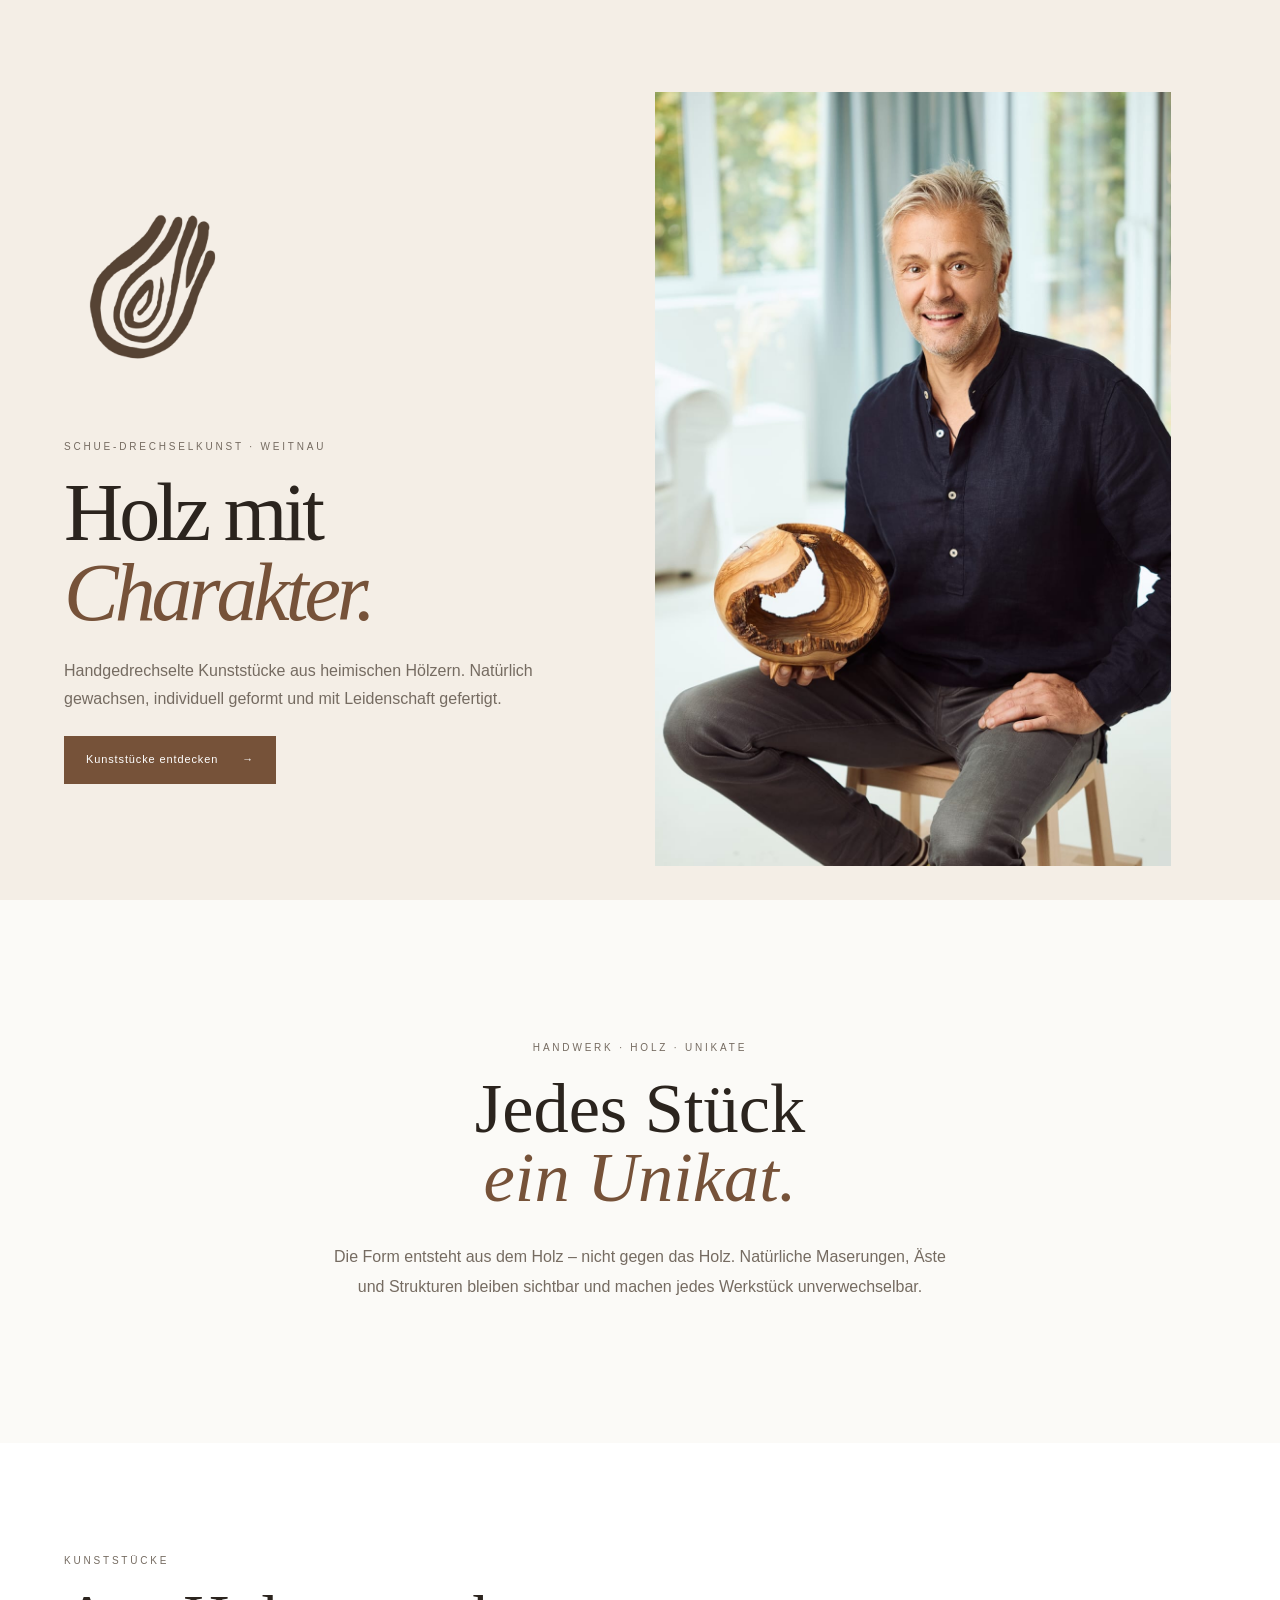
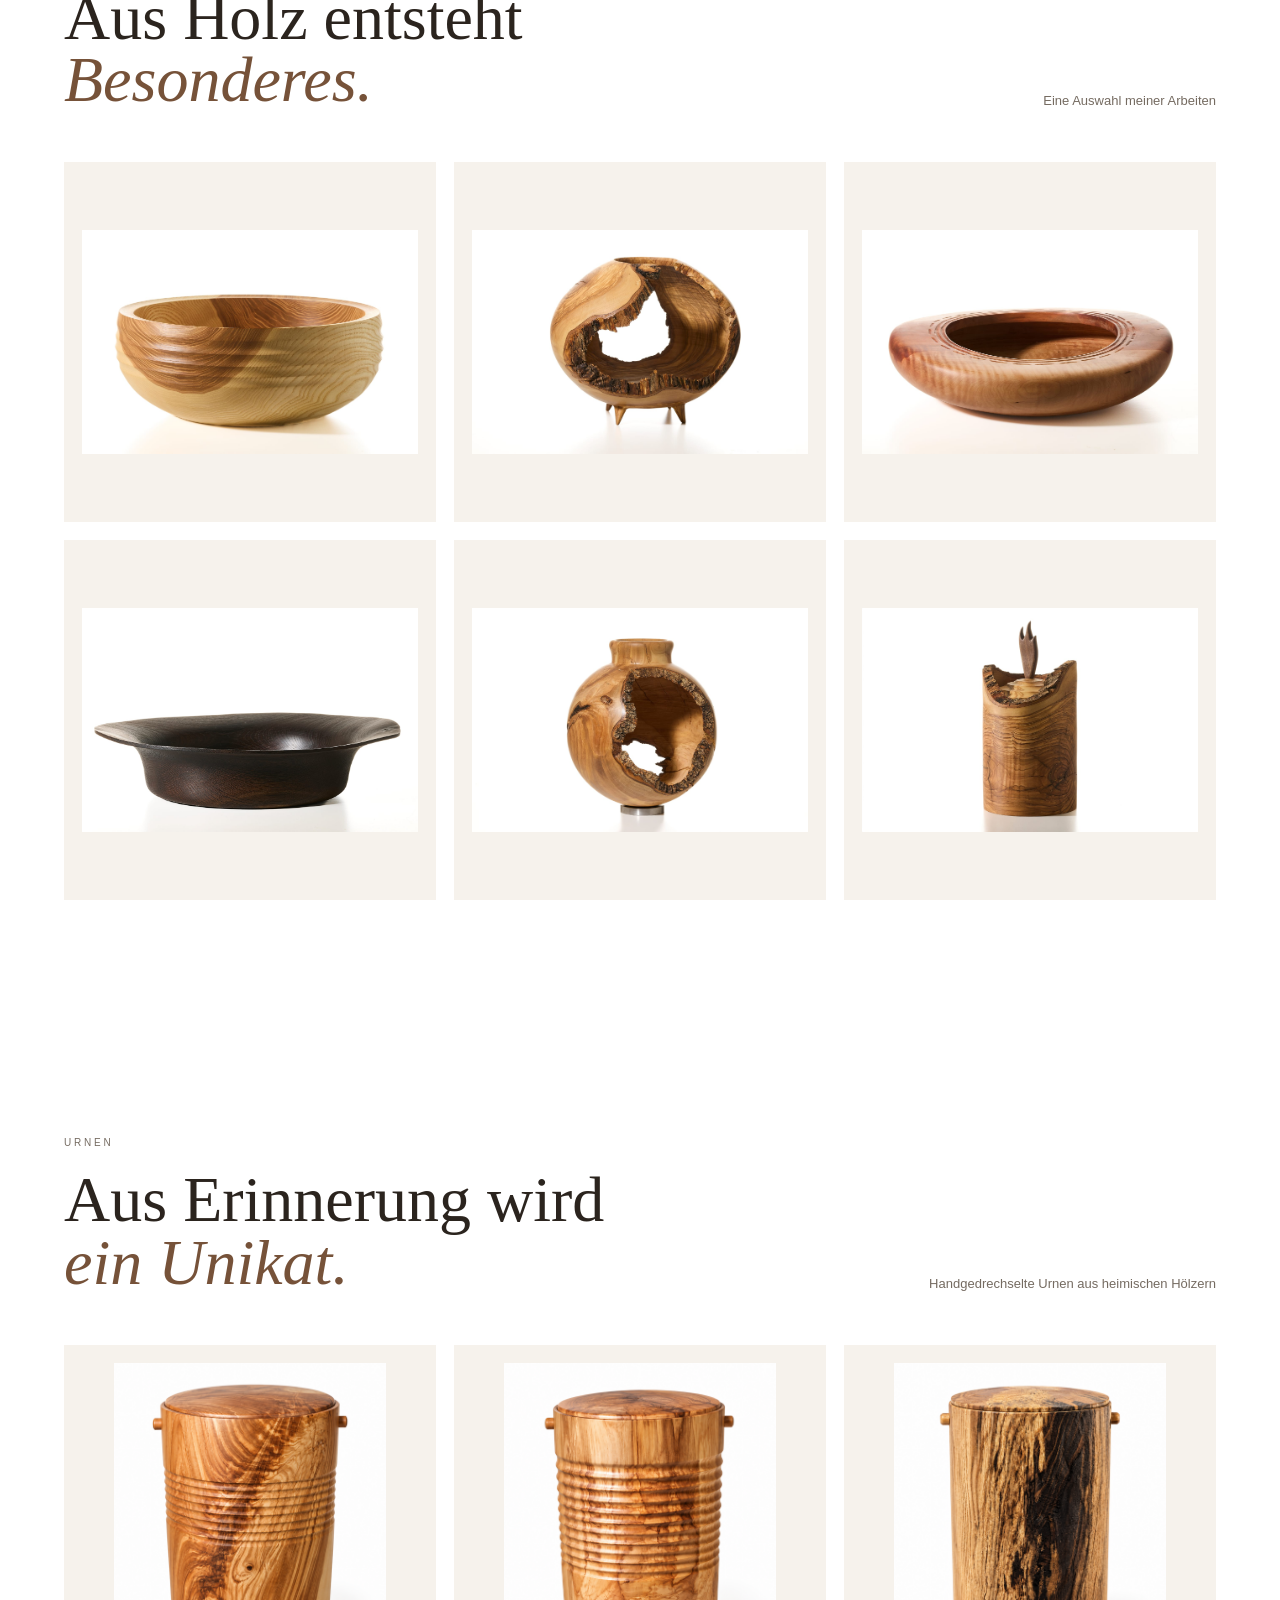
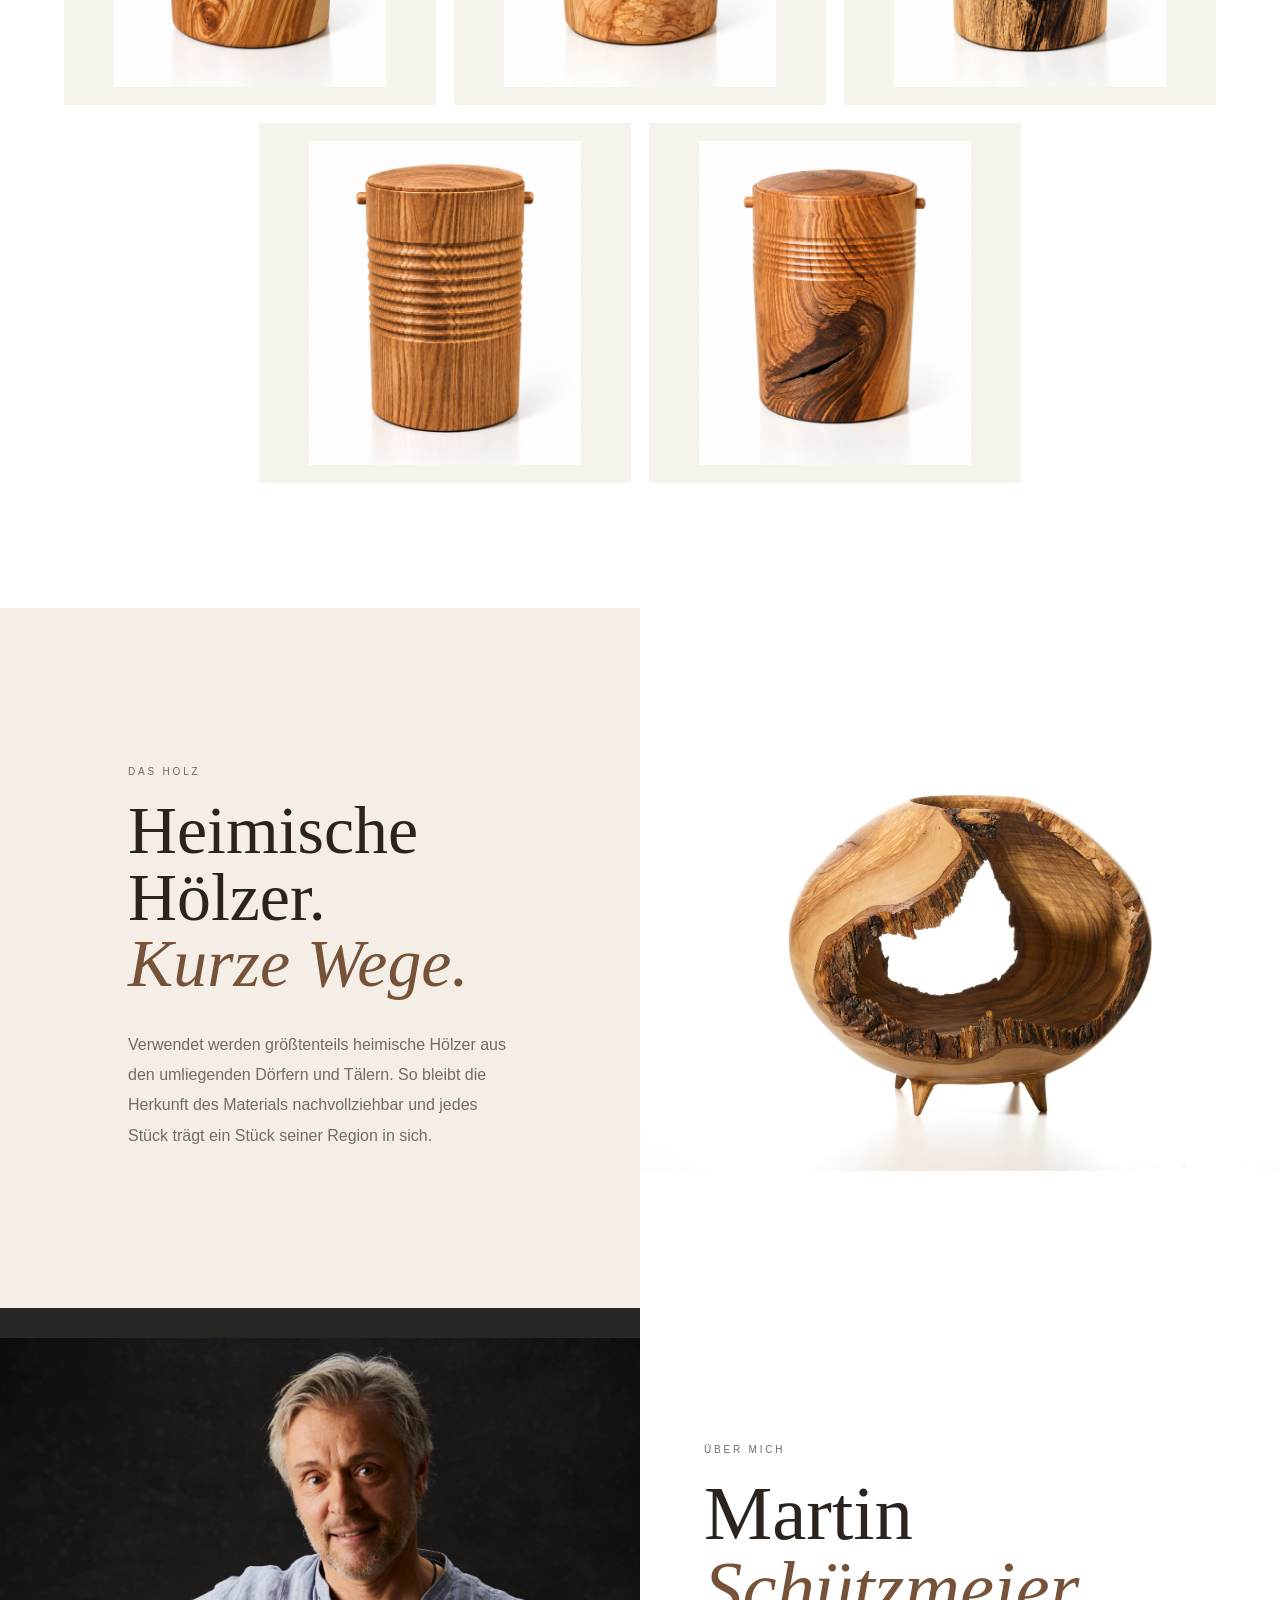
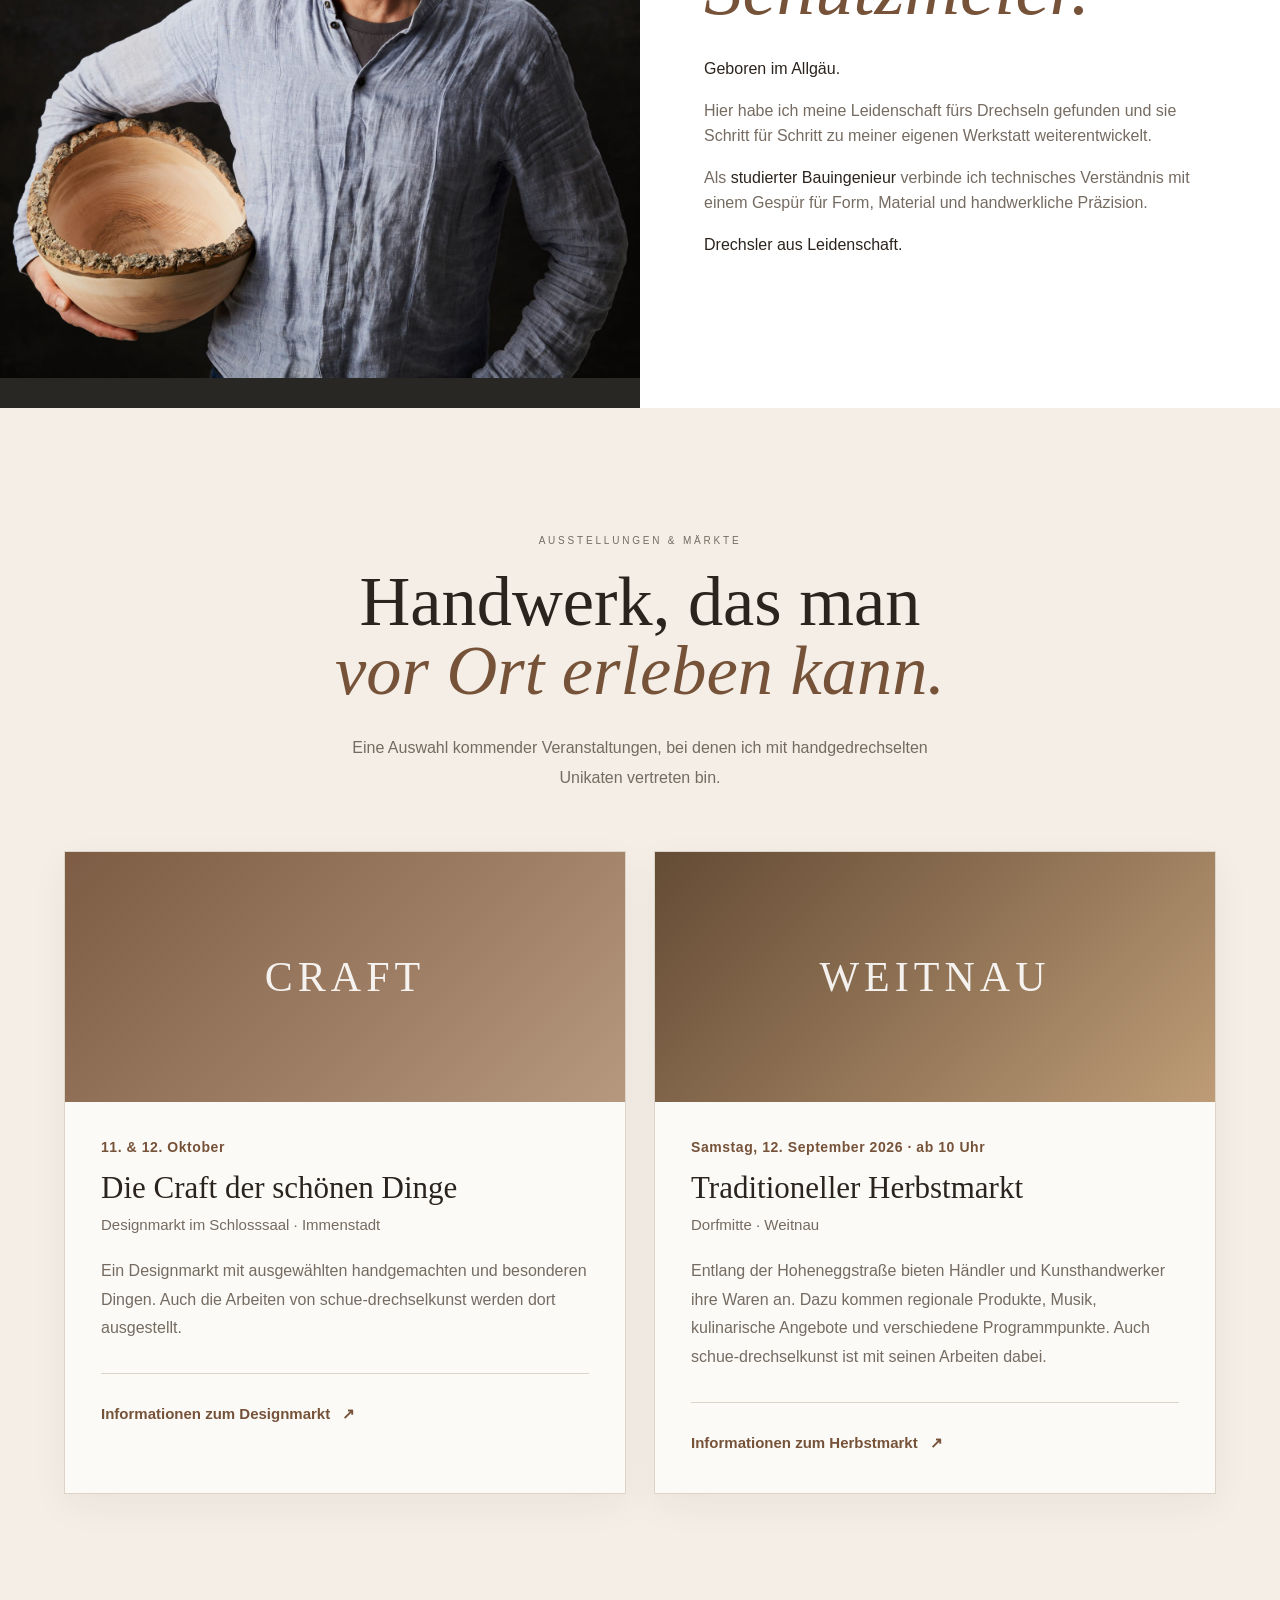
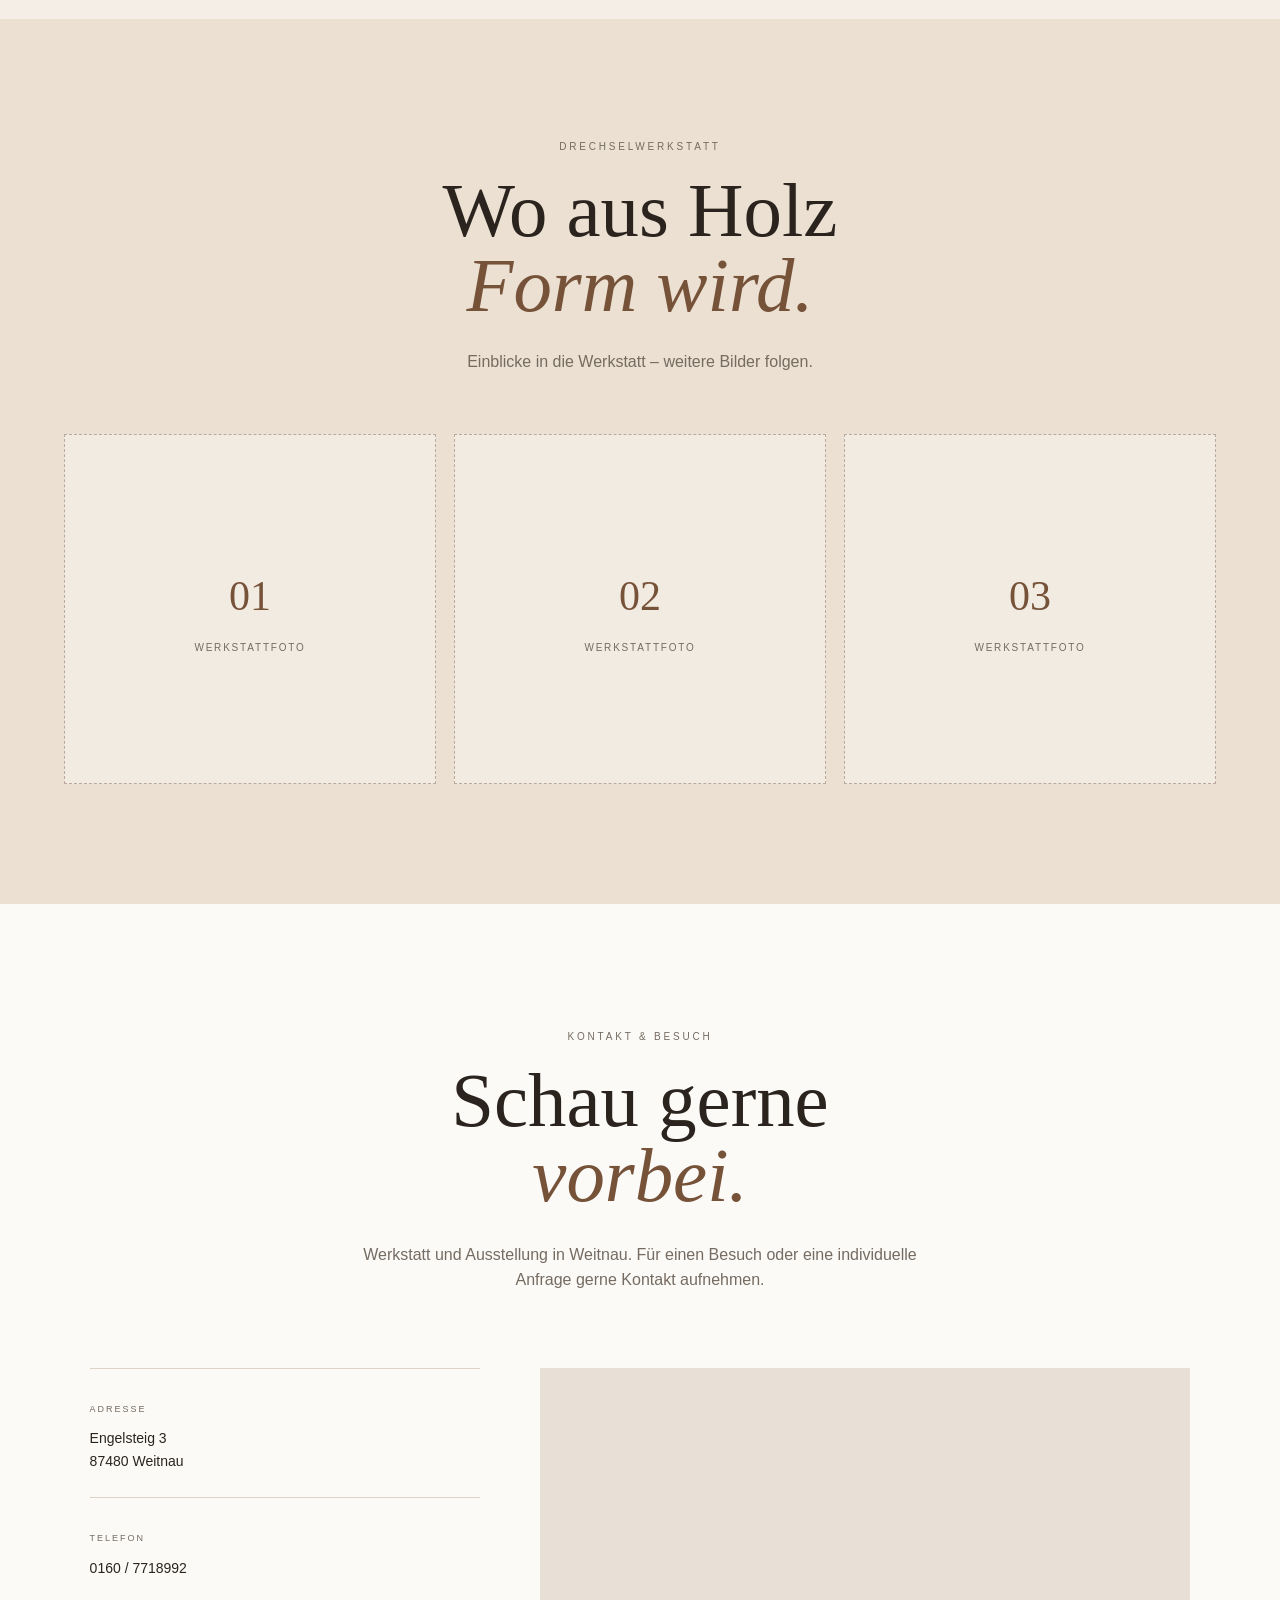
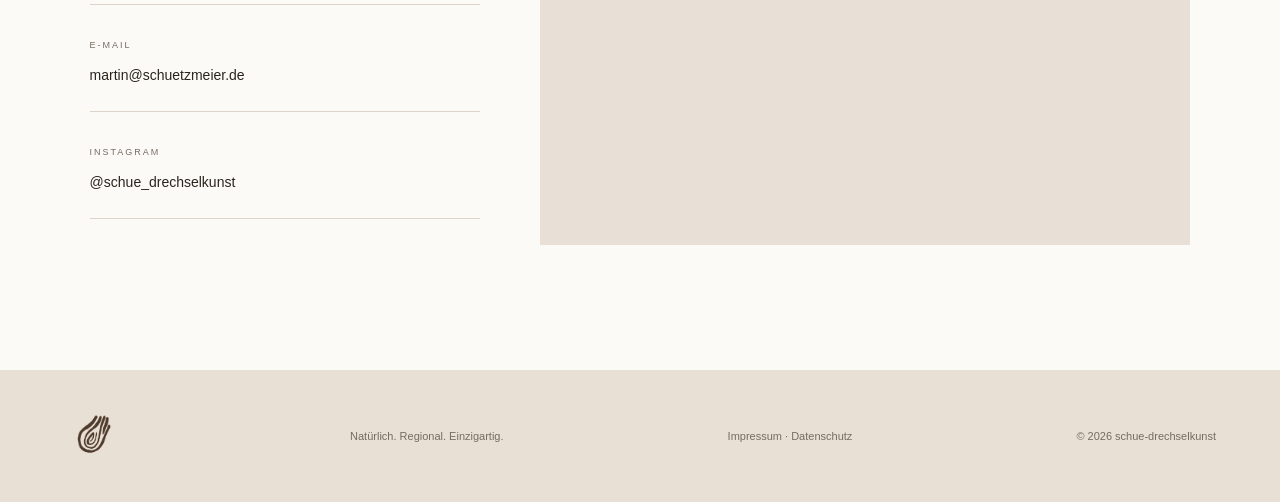
==== commit 6bf3435a: "Update index.html" ====
--- a/index.html
+++ b/index.html
@@ -183,7 +183,7 @@
       </h2>
 
       <p>
-        Verwendet werden ausschließlich heimische Hölzer aus den
+        Verwendet werden größtenteils heimische Hölzer aus den
         umliegenden Dörfern und Tälern. So bleibt die Herkunft des
         Materials nachvollziehbar und jedes Stück trägt ein Stück
         seiner Region in sich.
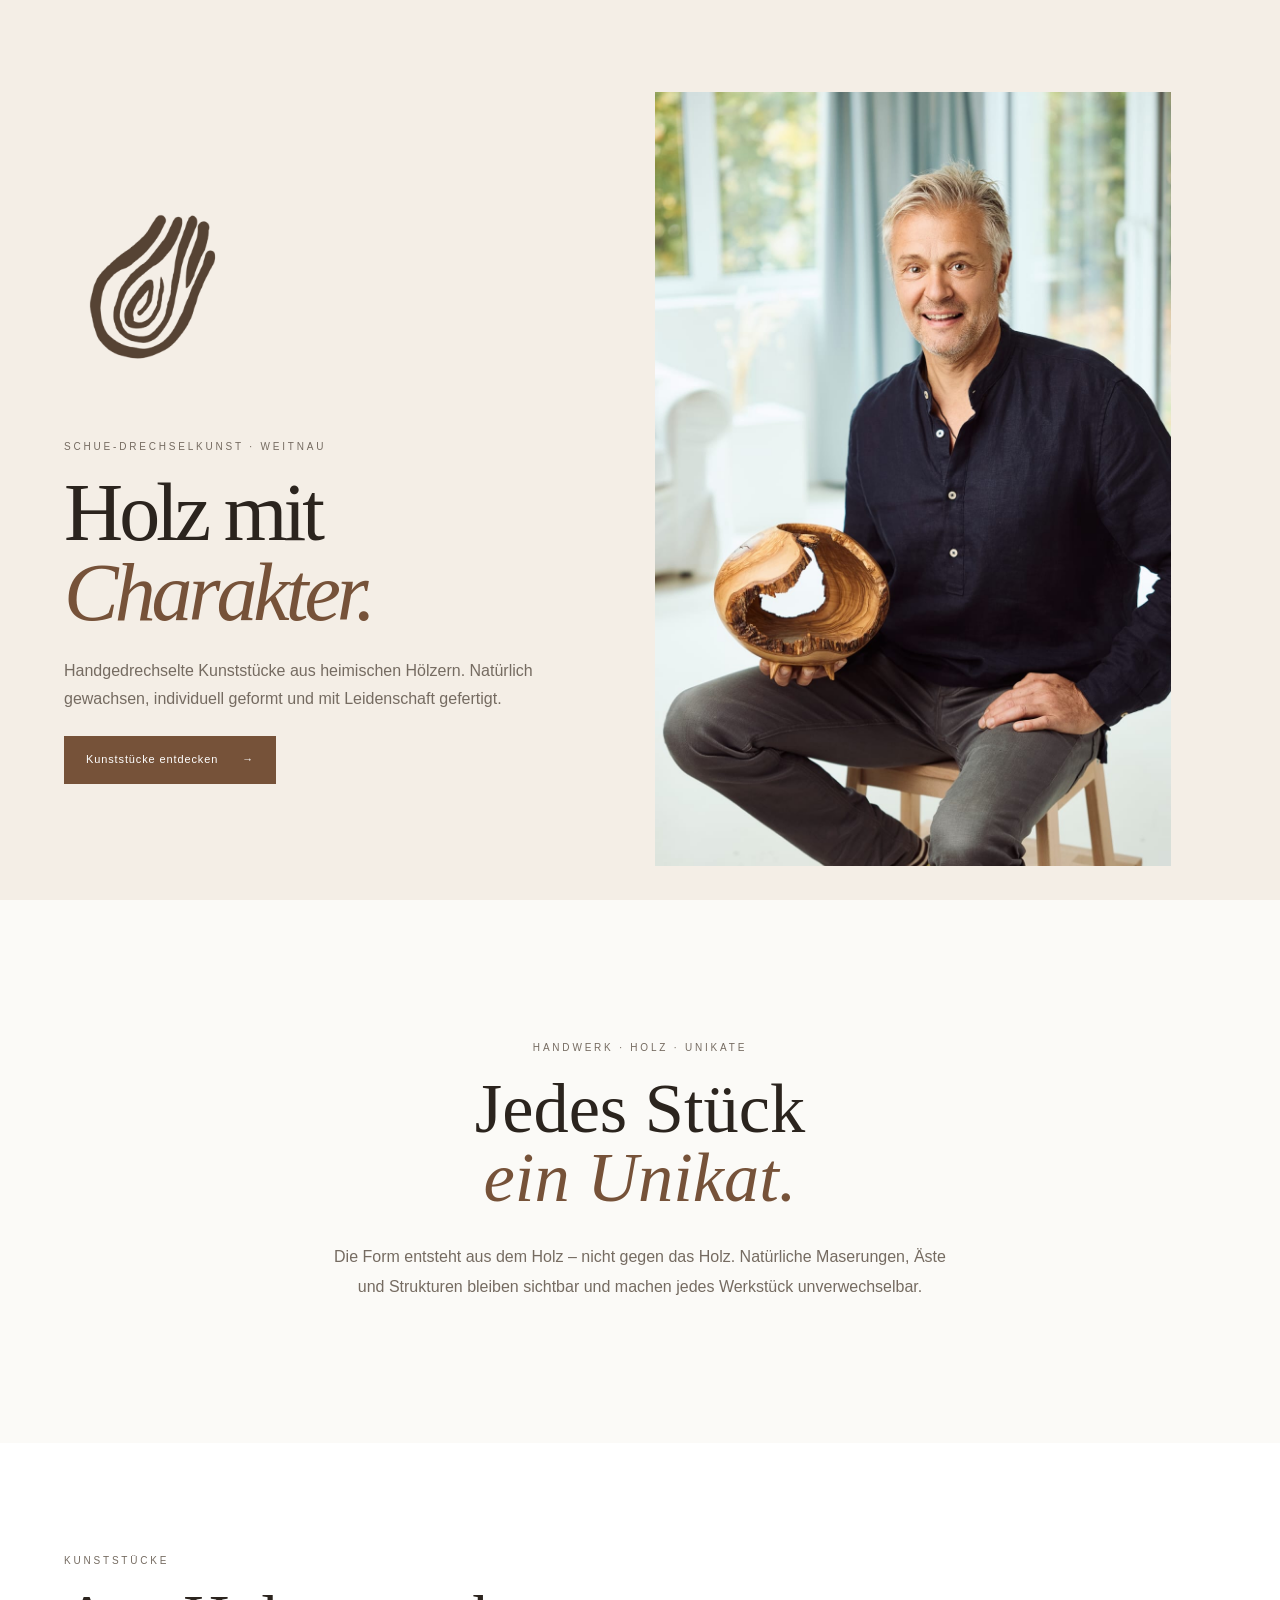
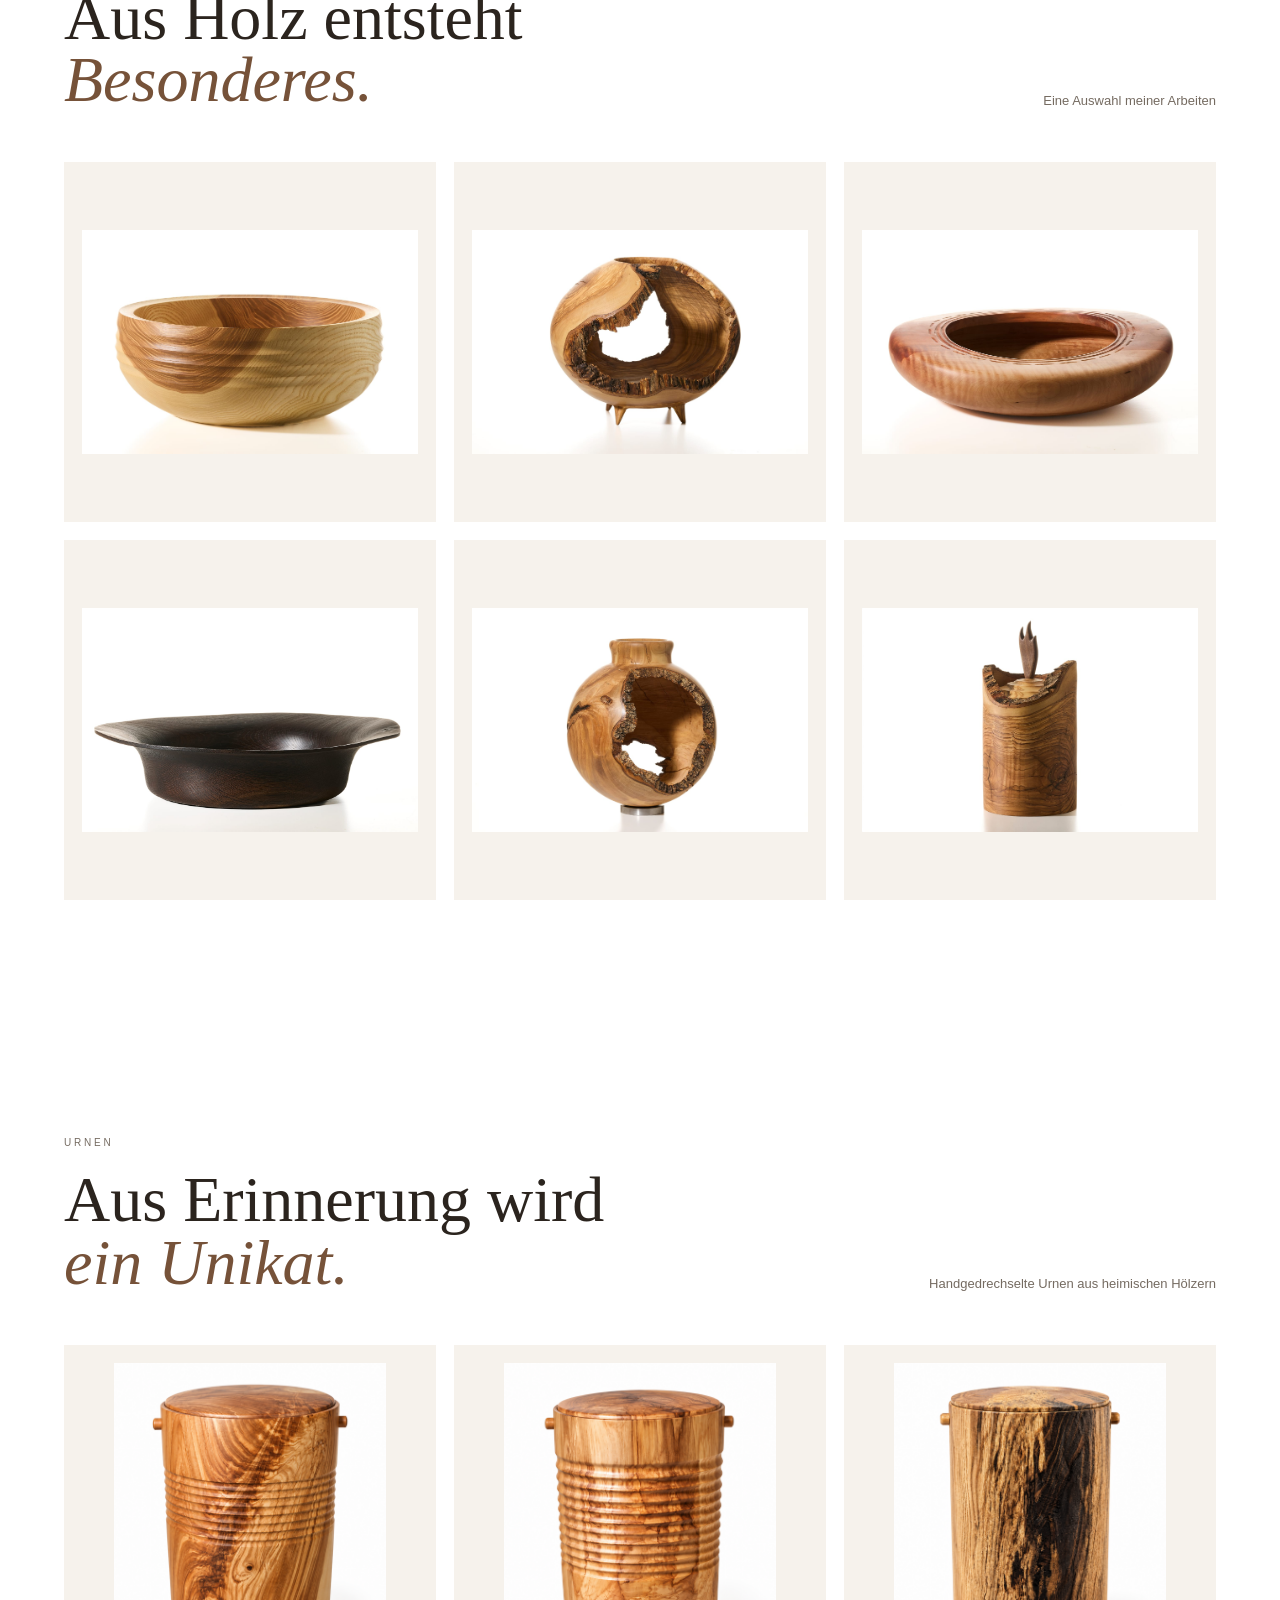
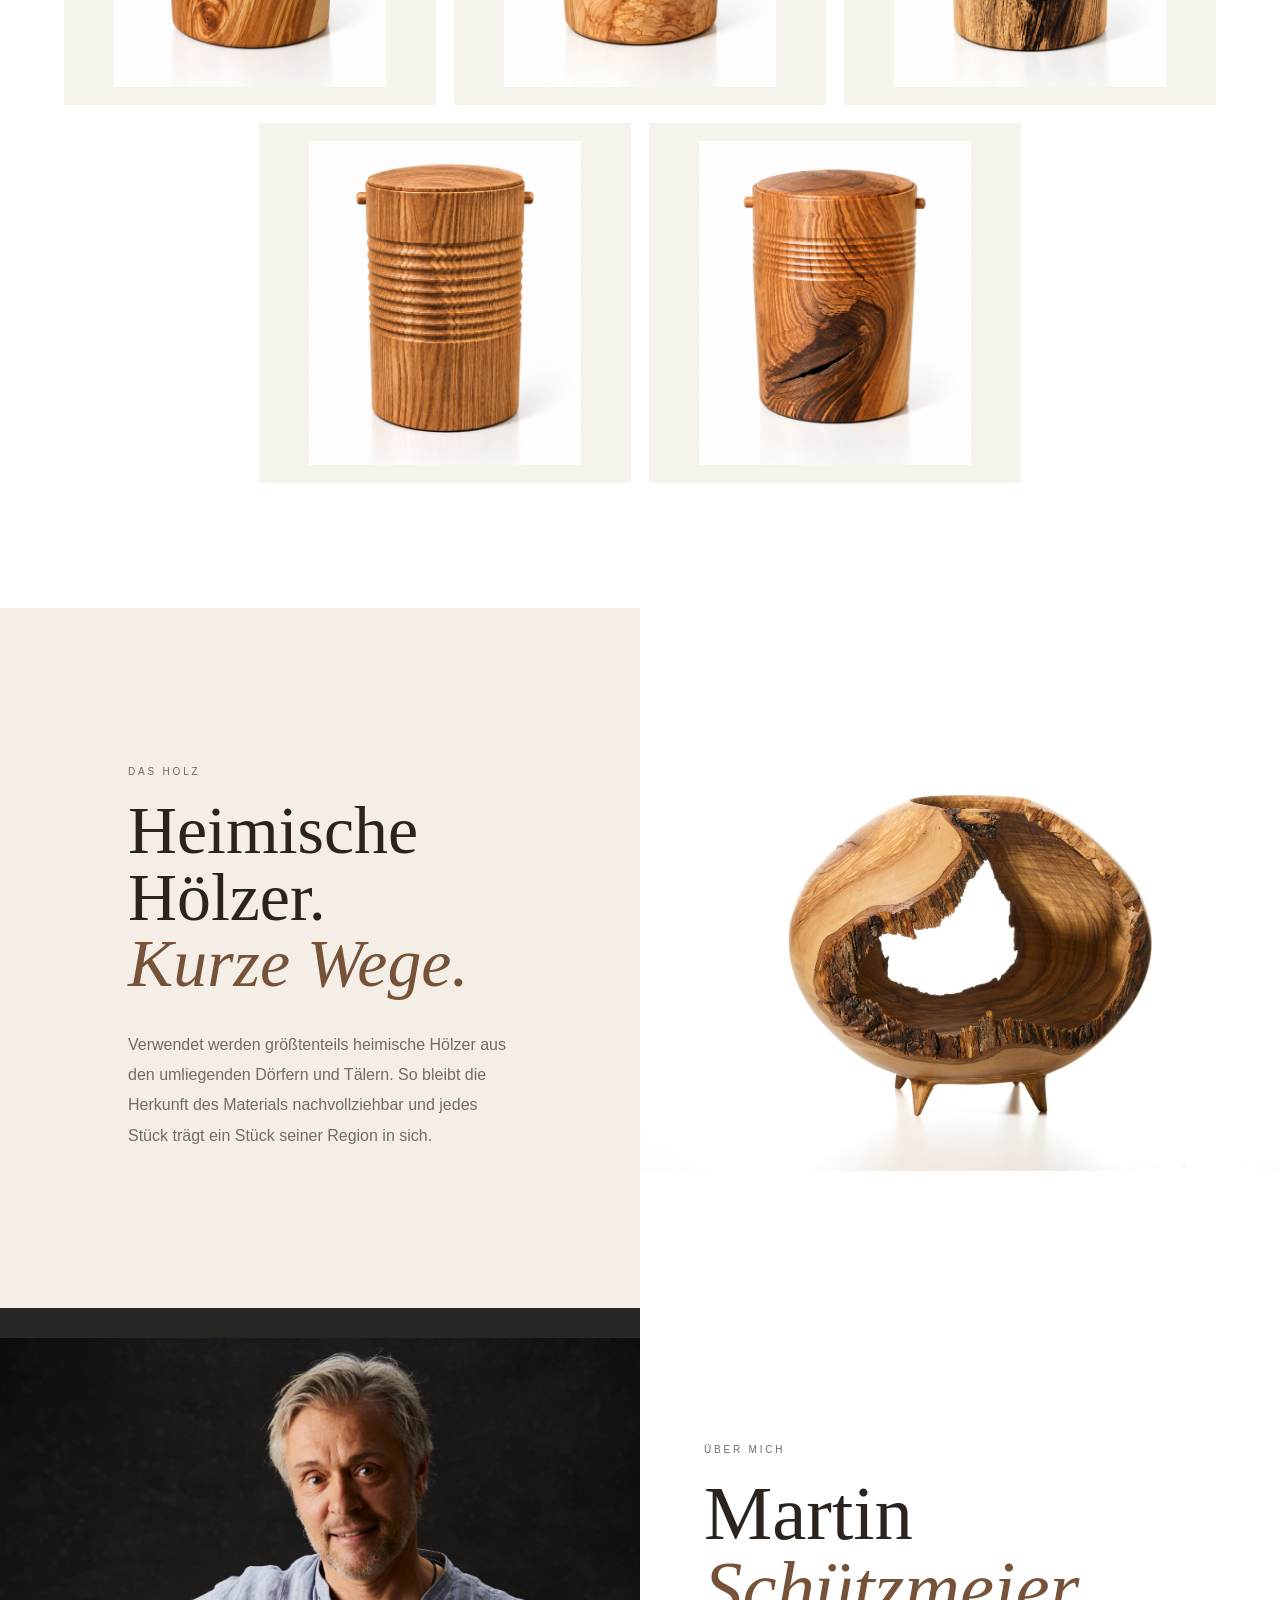
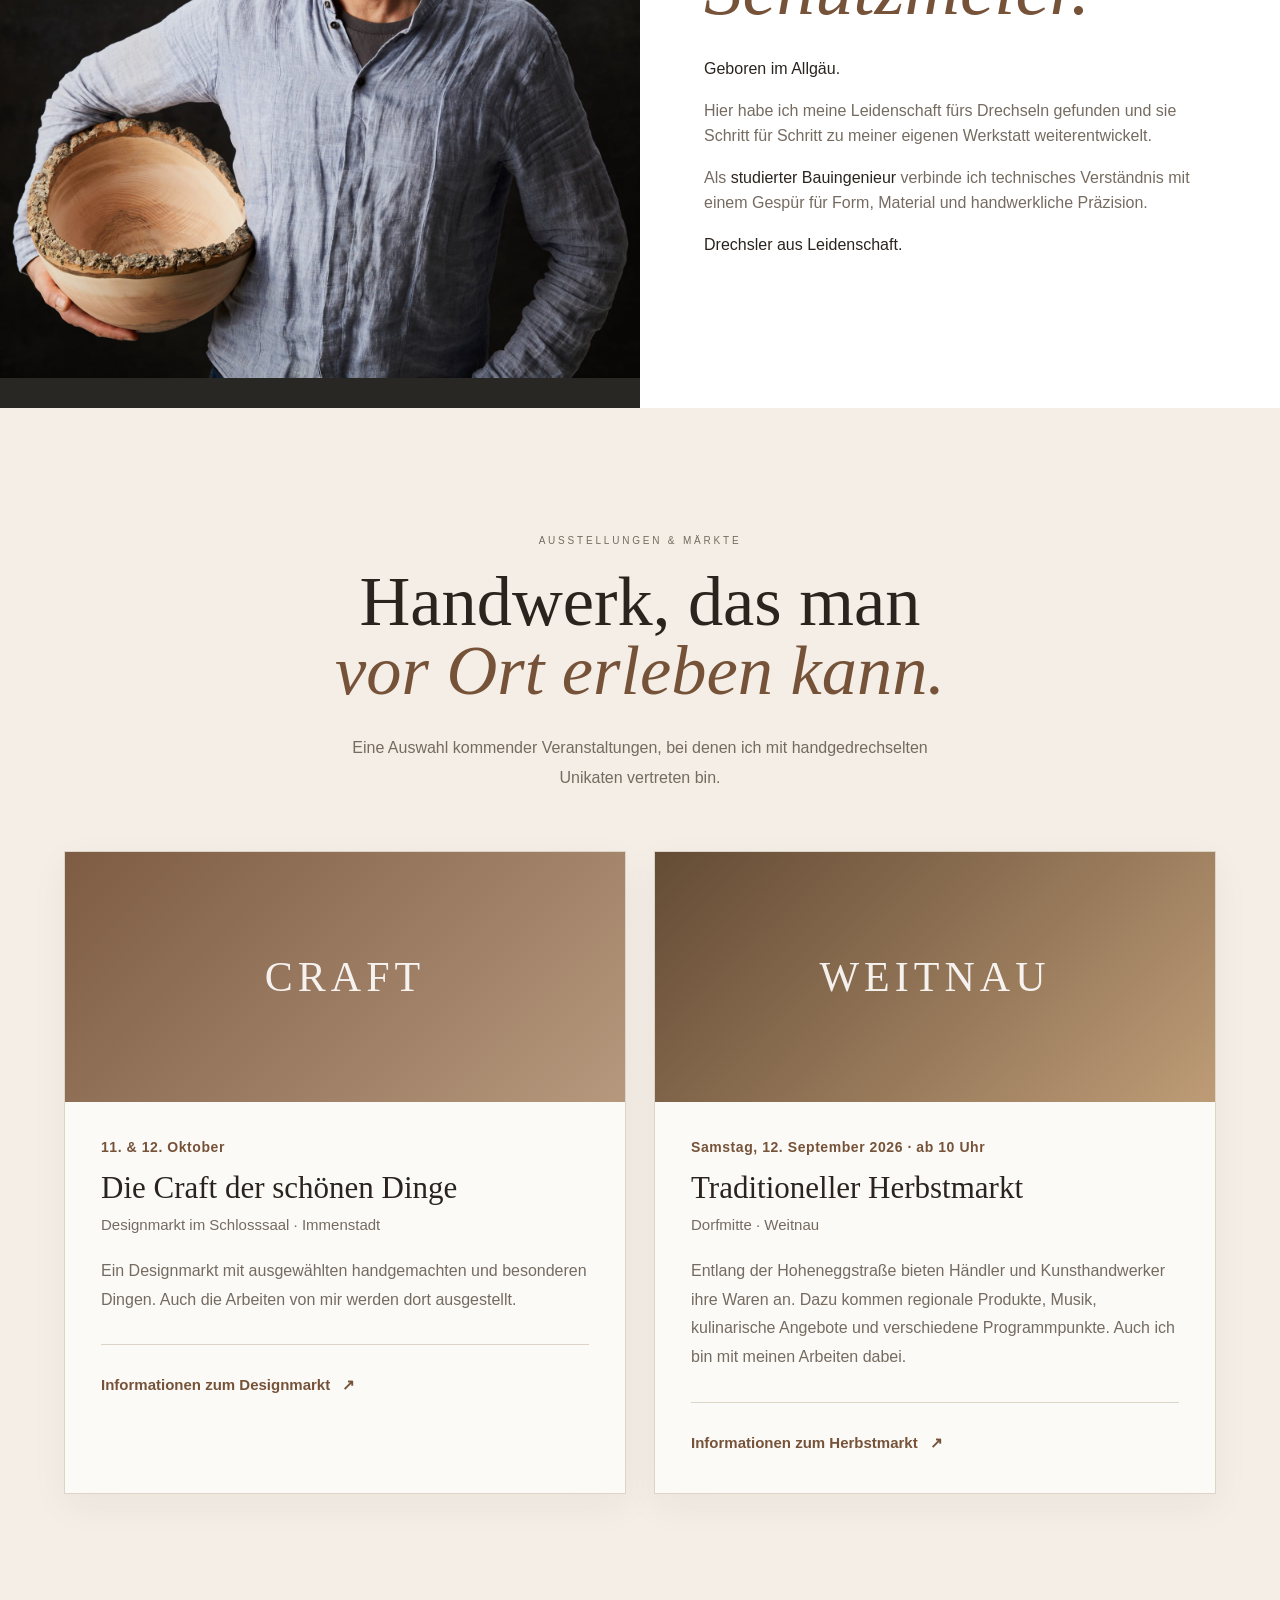
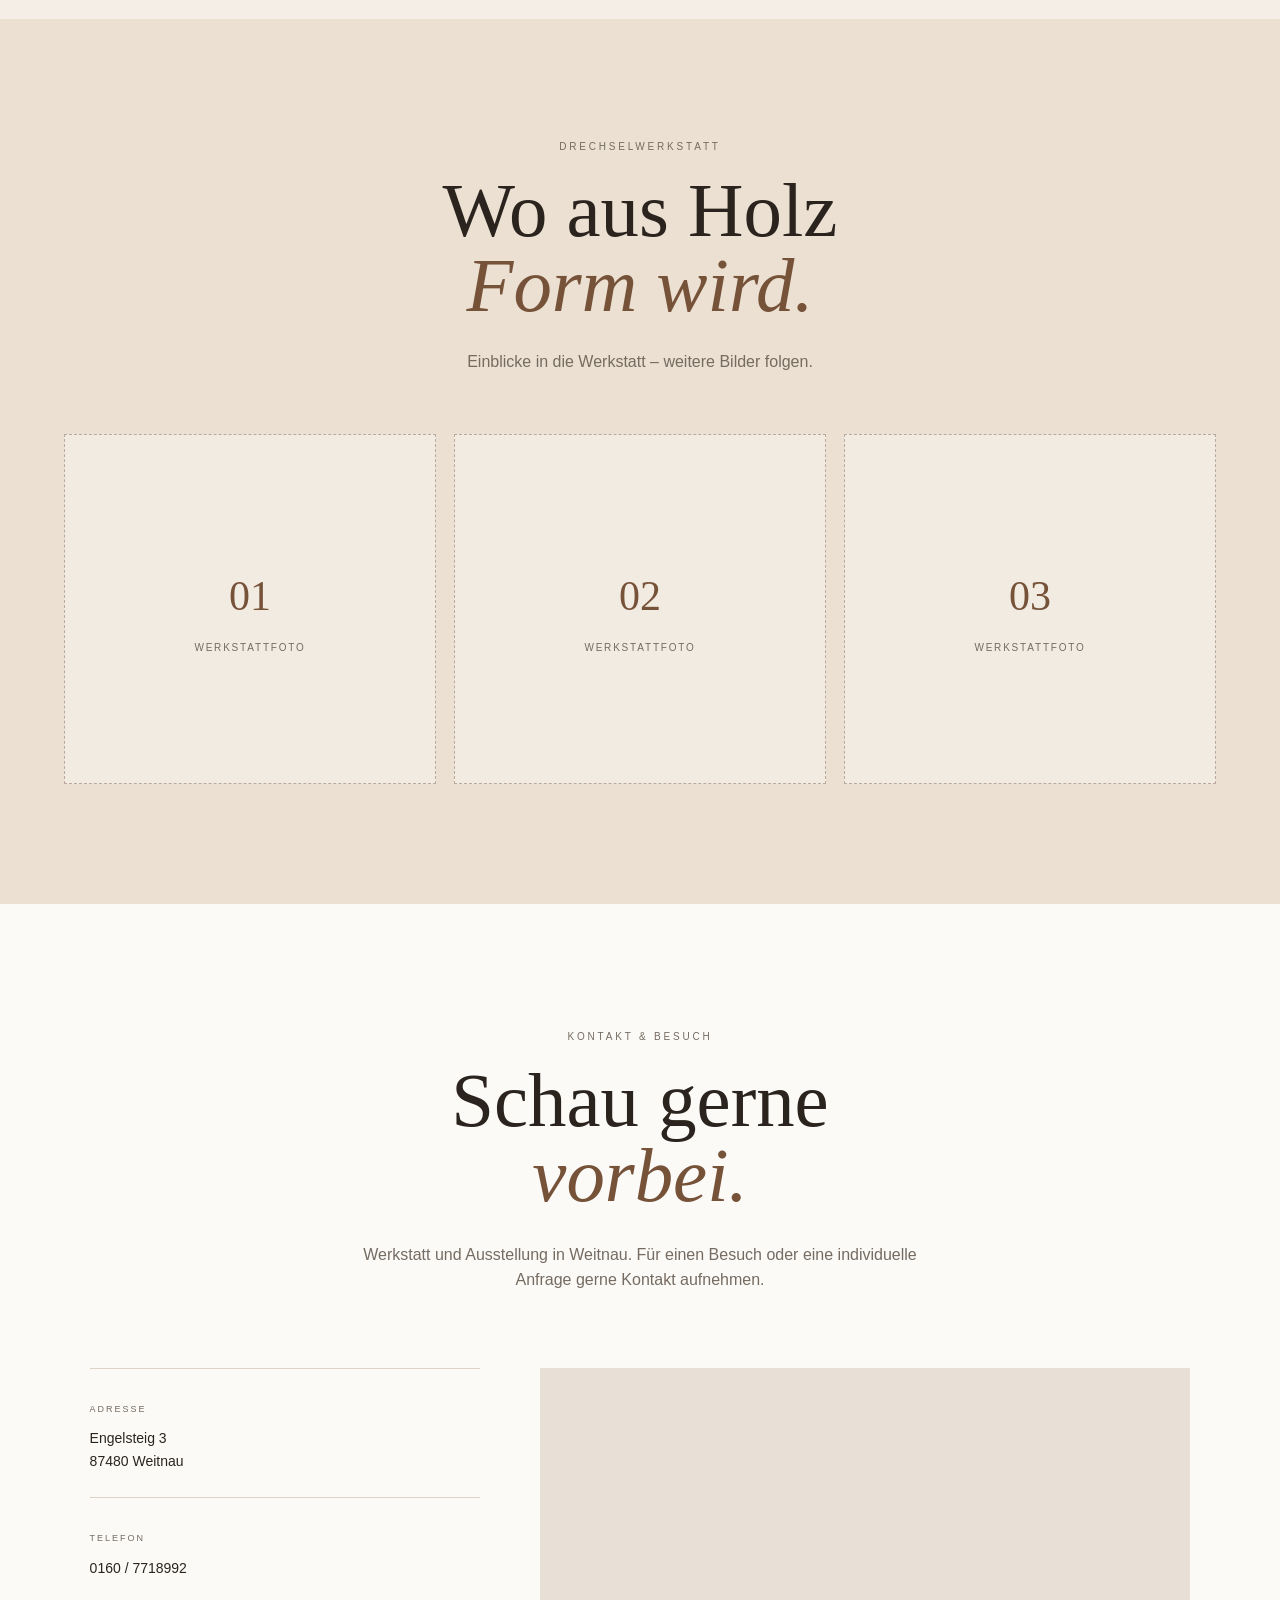
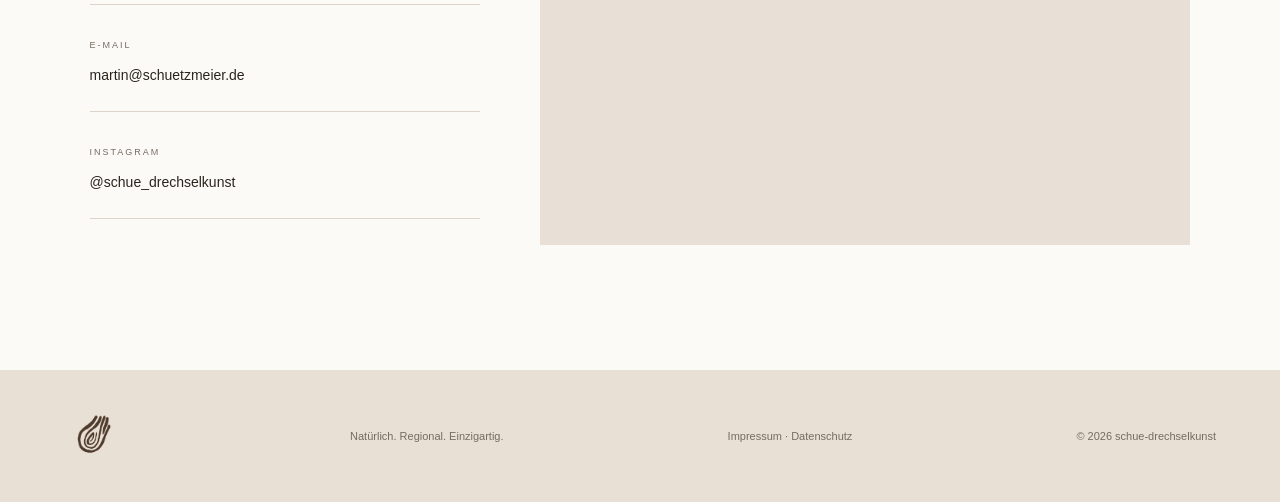
==== commit cdd1edff: "Update index.html" ====
--- a/index.html
+++ b/index.html
@@ -265,7 +265,7 @@
           <p>
             Ein Designmarkt mit ausgewählten handgemachten und
             besonderen Dingen. Auch die Arbeiten von
-            schue-drechselkunst werden dort ausgestellt.
+            mir werden dort ausgestellt.
           </p>
           <a class="market-link"
              href="https://giggle.tips/de/experience/becd4a8a-f586-4223-9c9e-c6fd0e15818d/die-craft-der-schoenen-dinge---designmarkt-im-schlosssaal"
@@ -287,7 +287,7 @@
             Entlang der Hoheneggstraße bieten Händler und Kunsthandwerker
             ihre Waren an. Dazu kommen regionale Produkte, Musik,
             kulinarische Angebote und verschiedene Programmpunkte.
-            Auch schue-drechselkunst ist mit seinen Arbeiten dabei.
+            Auch ich bin mit meinen Arbeiten dabei.
           </p>
           <a class="market-link"
              href="https://www.weitnau.de/news/aktuelles/2026/09/traditioneller-herbstmarkt-in-weitnau"
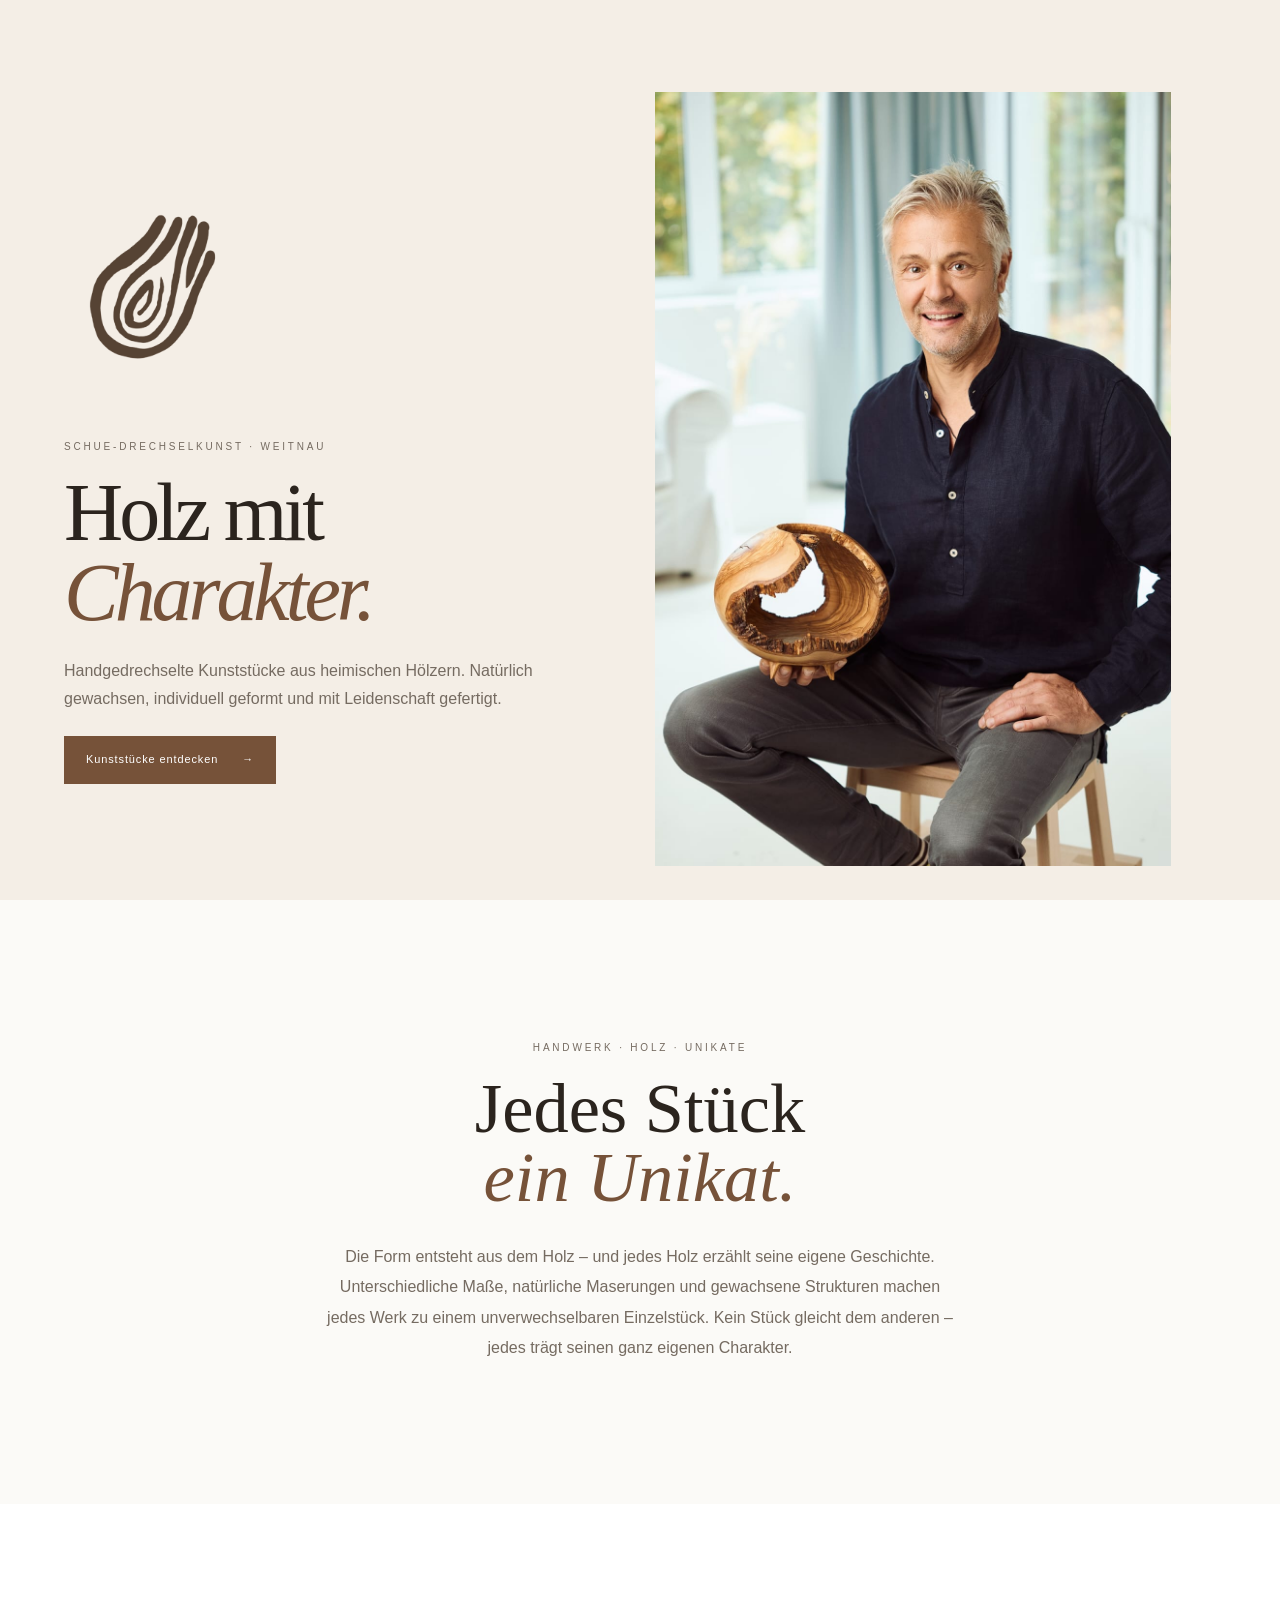
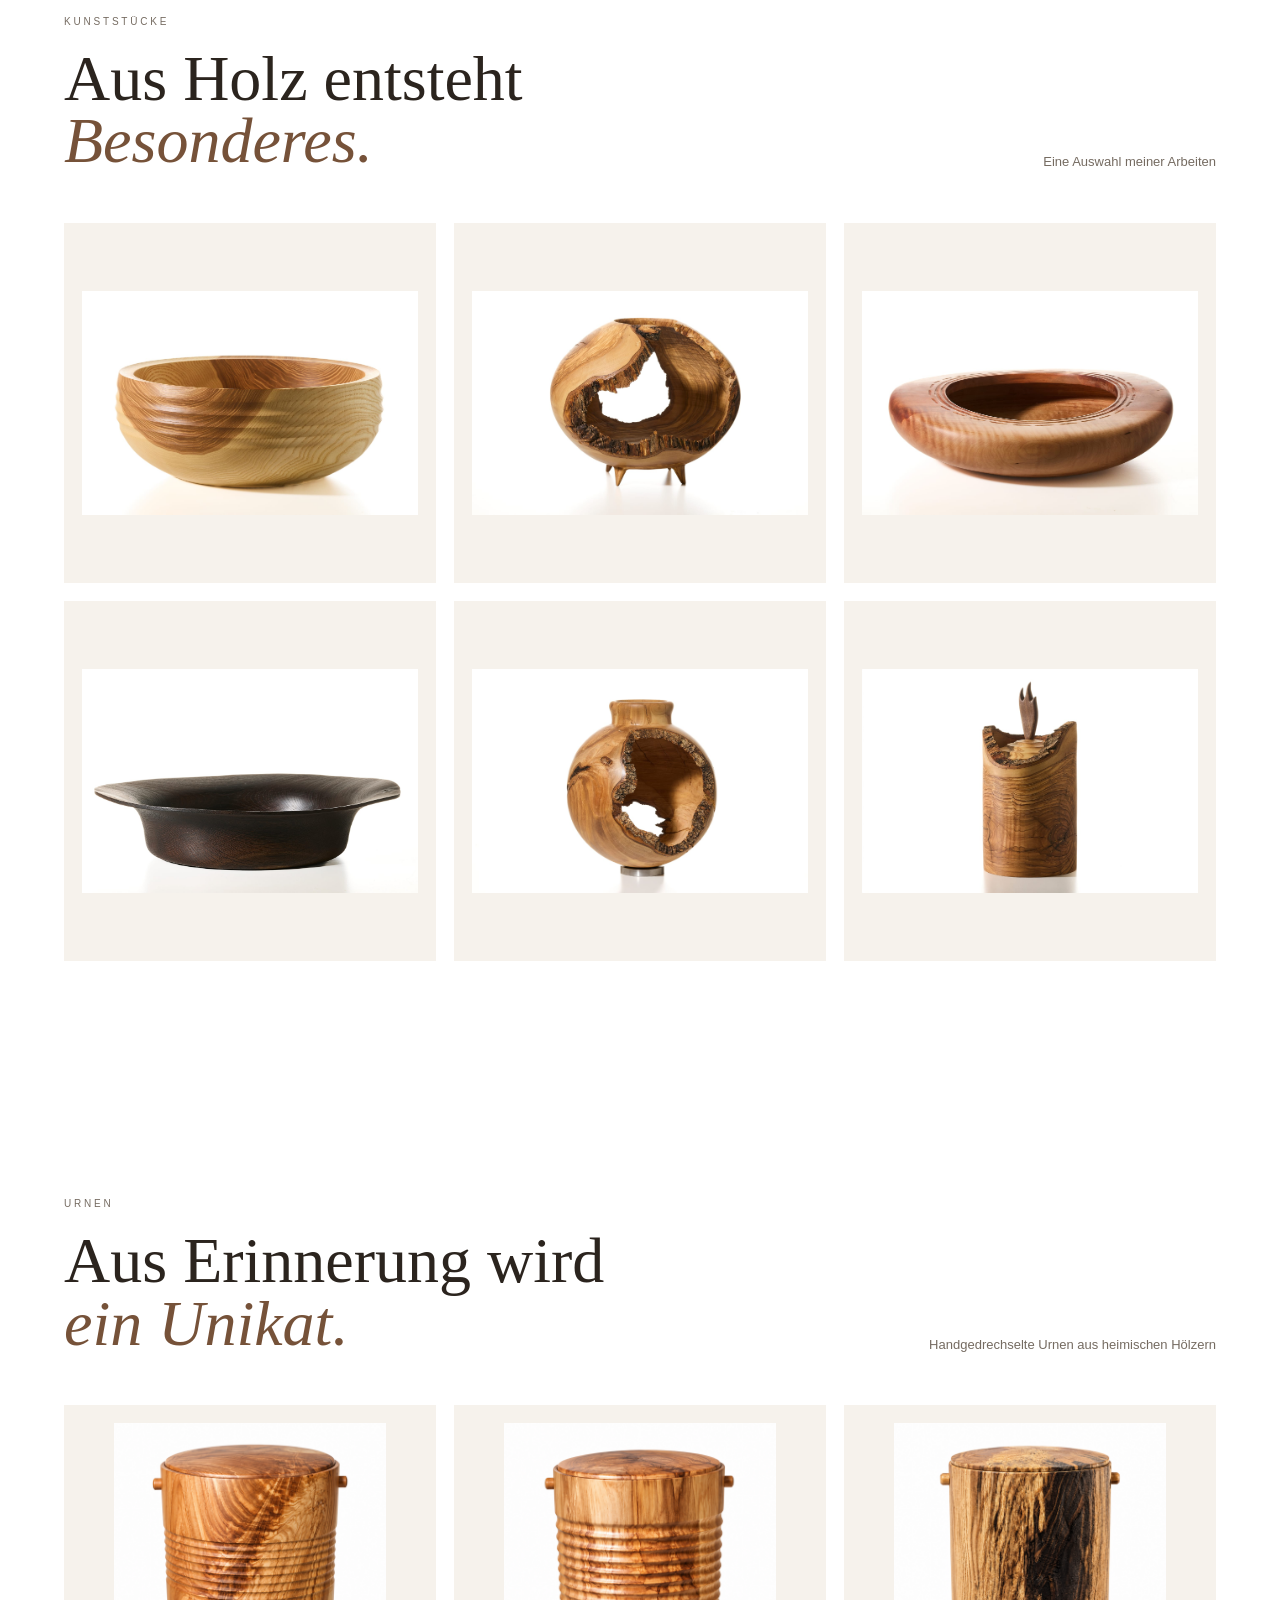
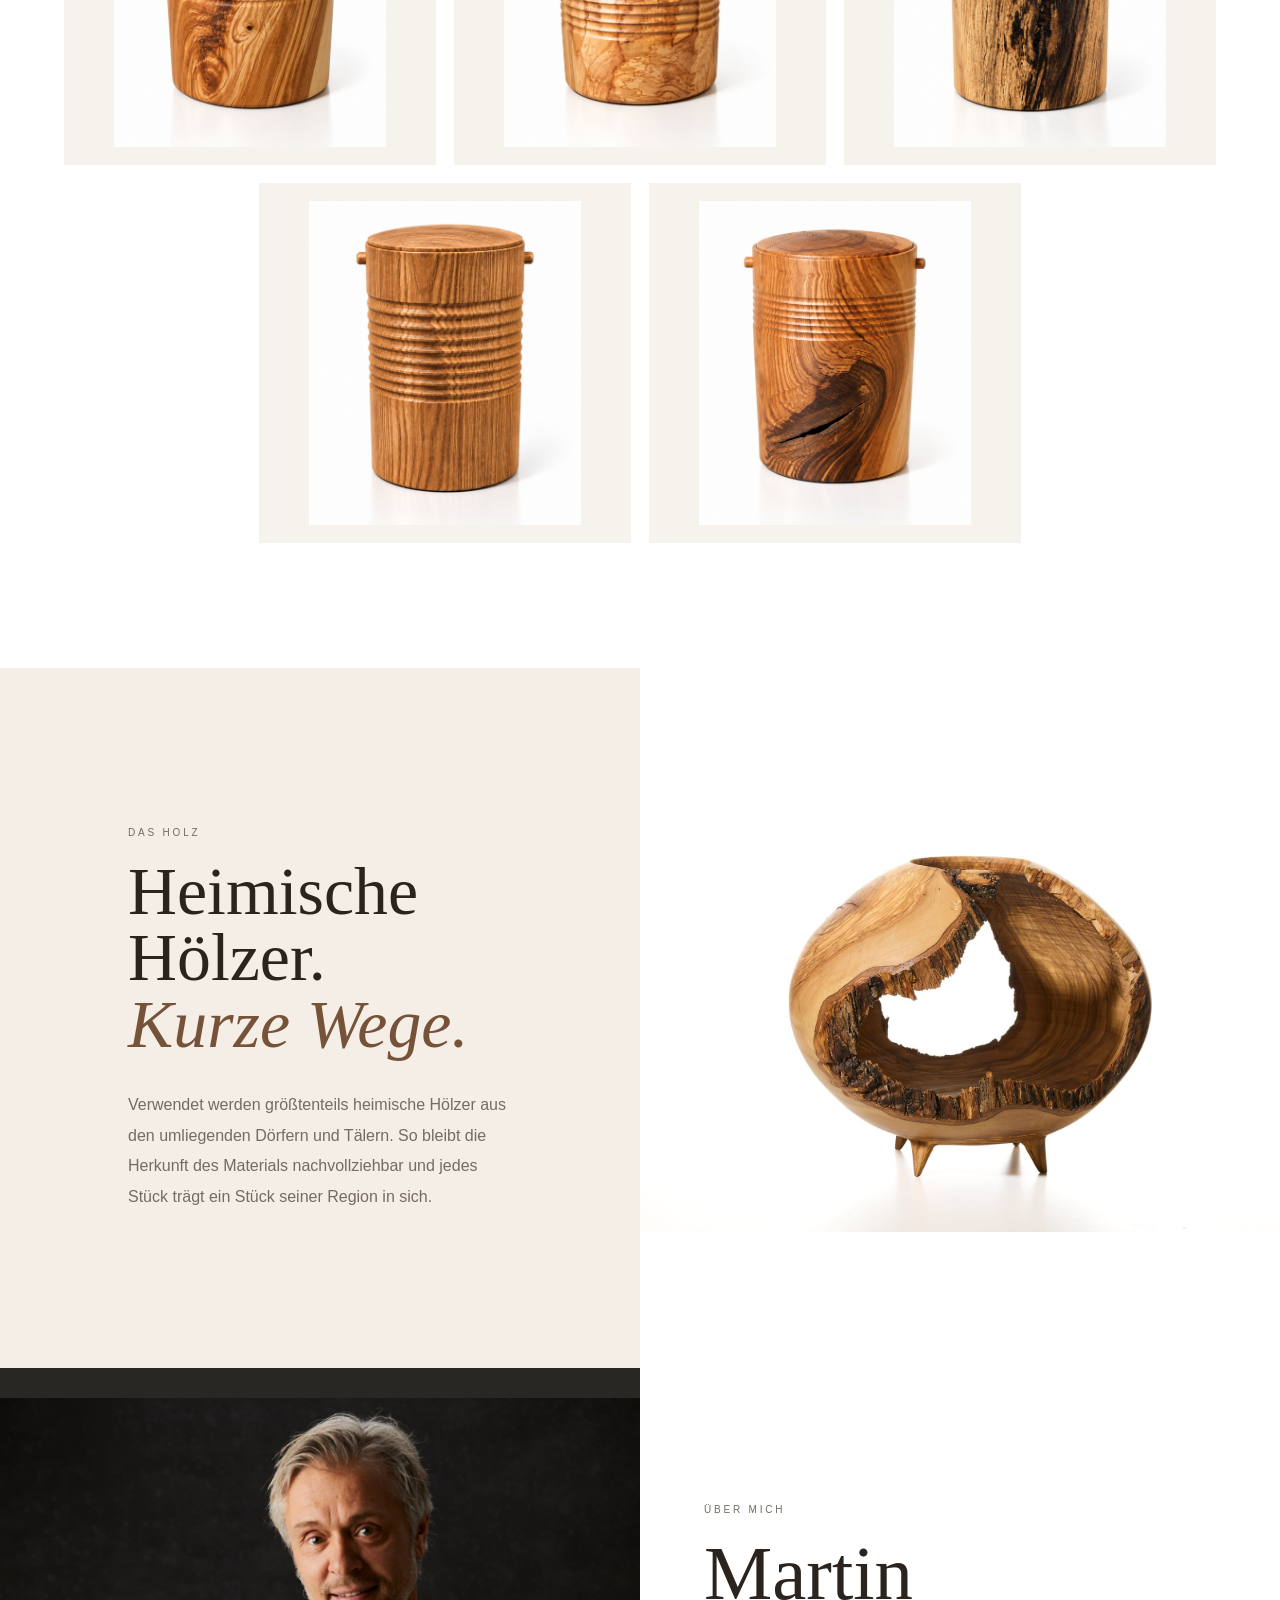
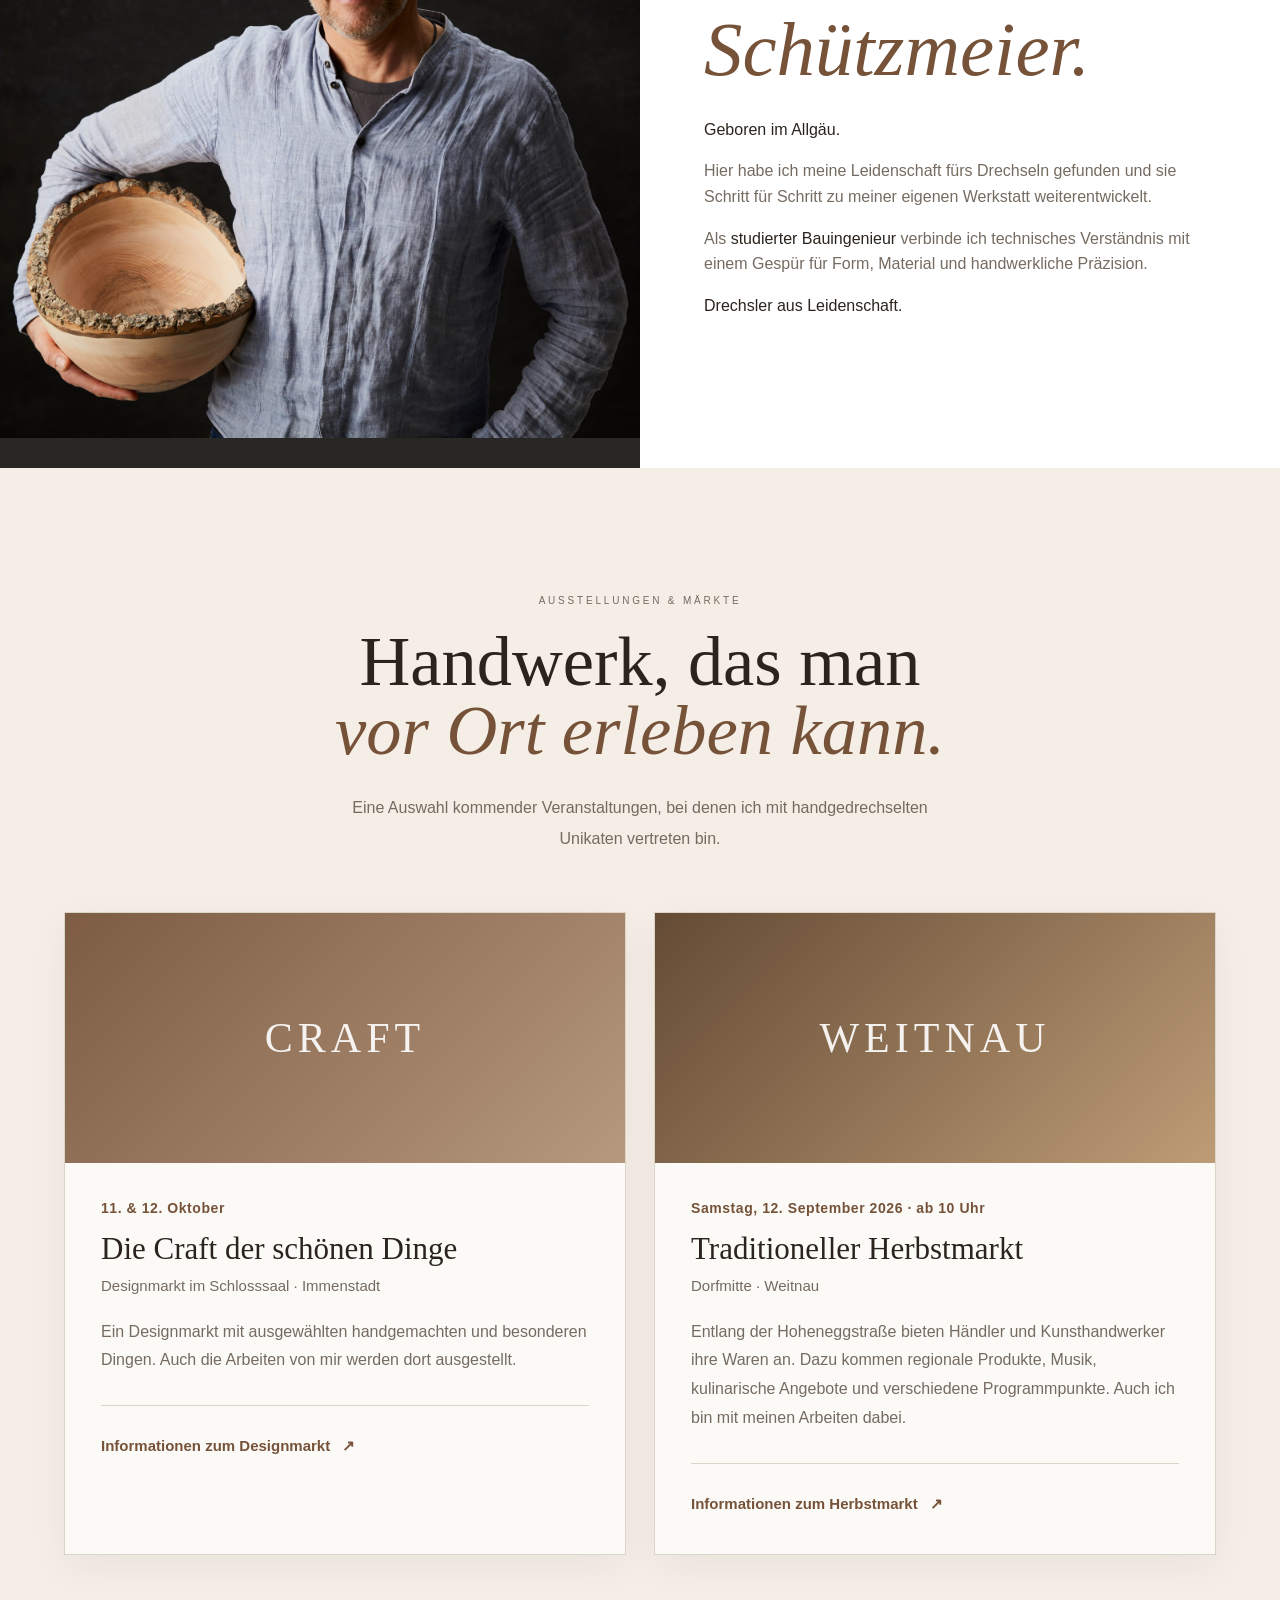
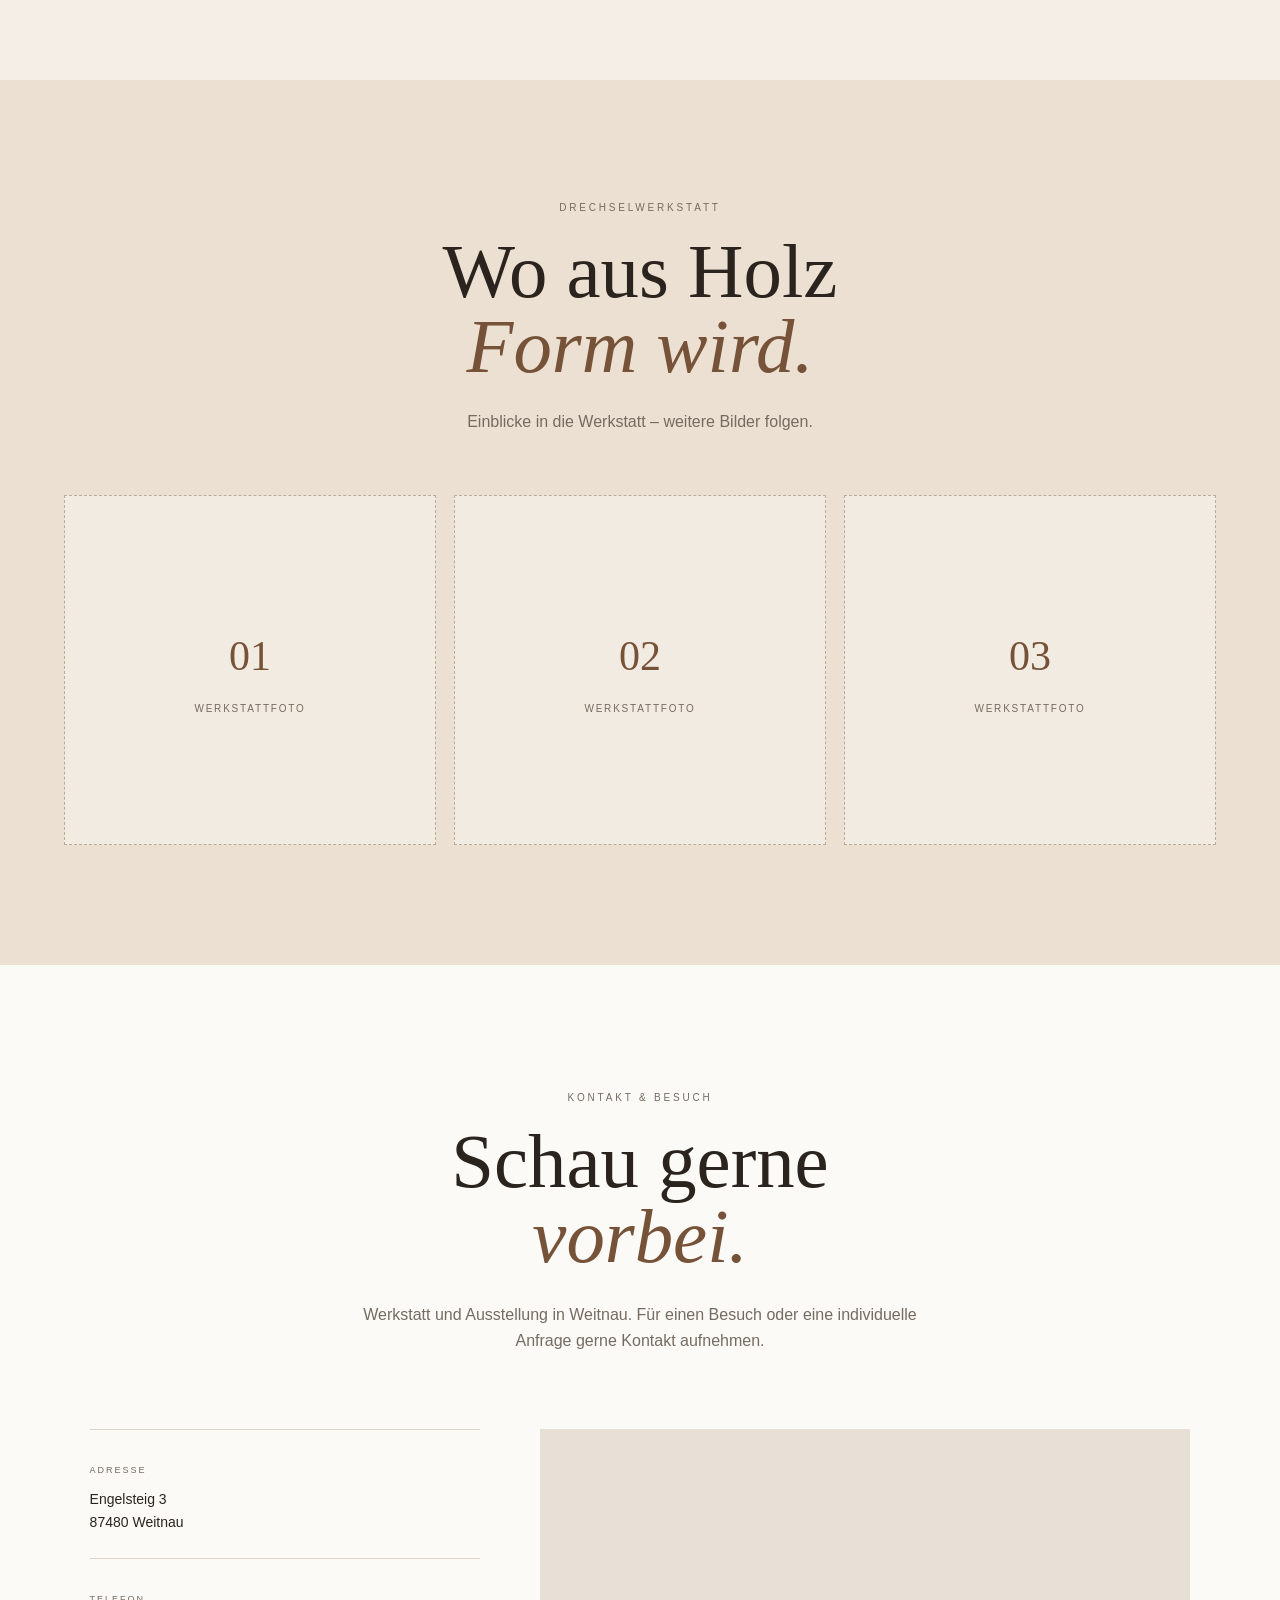
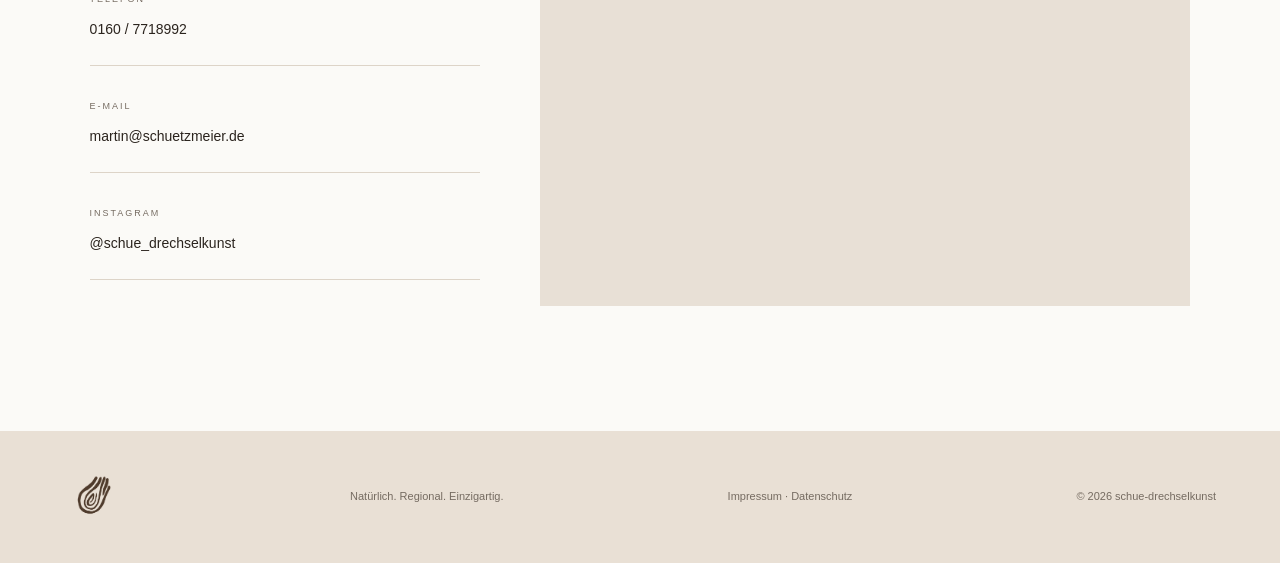
==== commit cdf9b636: "Revise wood description in index.html Updated paragraph text to enhance description of wood characte" ====
--- a/index.html
+++ b/index.html
@@ -73,9 +73,10 @@
     </h2>
 
     <p>
-      Die Form entsteht aus dem Holz – nicht gegen das Holz.
-      Natürliche Maserungen, Äste und Strukturen bleiben sichtbar
-      und machen jedes Werkstück unverwechselbar.
+      Die Form entsteht aus dem Holz – und jedes Holz erzählt seine eigene Geschichte. 
+      Unterschiedliche Maße, natürliche Maserungen und gewachsene Strukturen machen jedes Werk zu einem unverwechselbaren Einzelstück. 
+      Kein Stück gleicht dem anderen – jedes trägt seinen ganz eigenen Charakter.
+      
     </p>
 
   </section>
